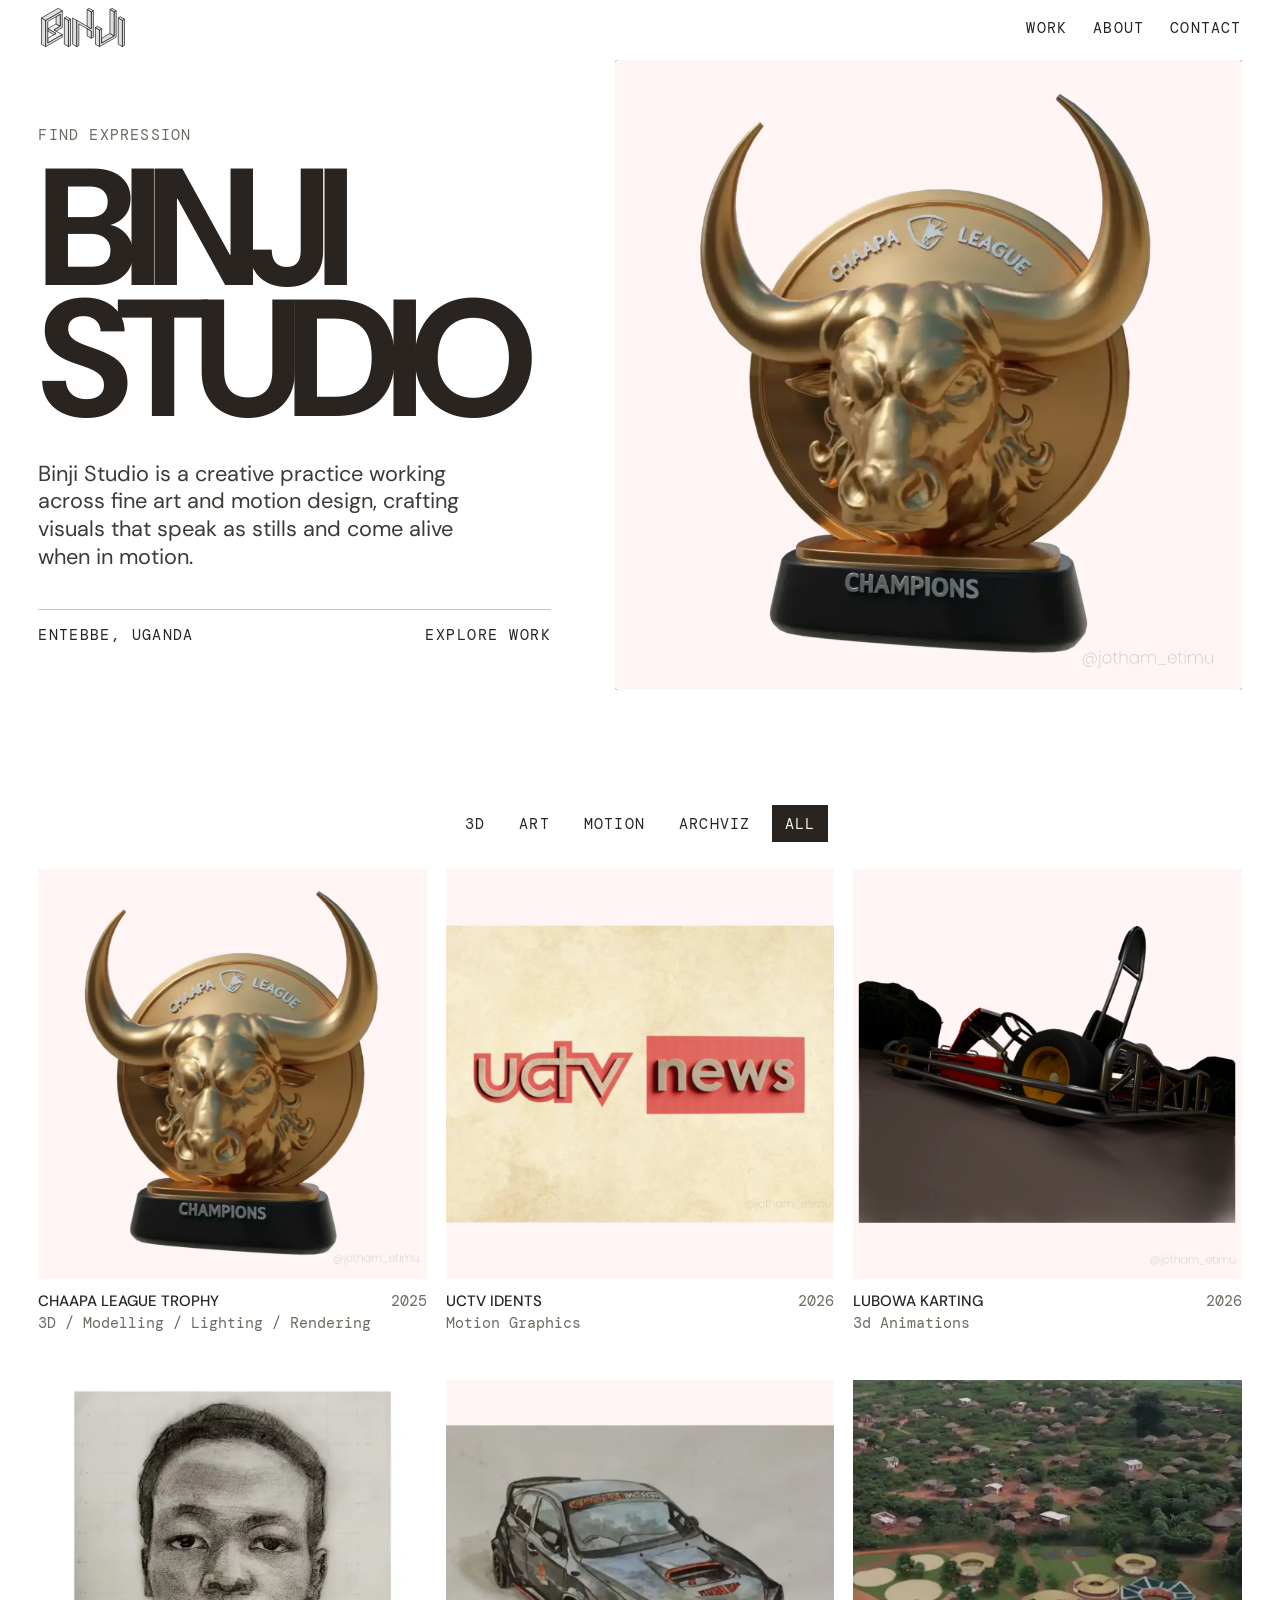
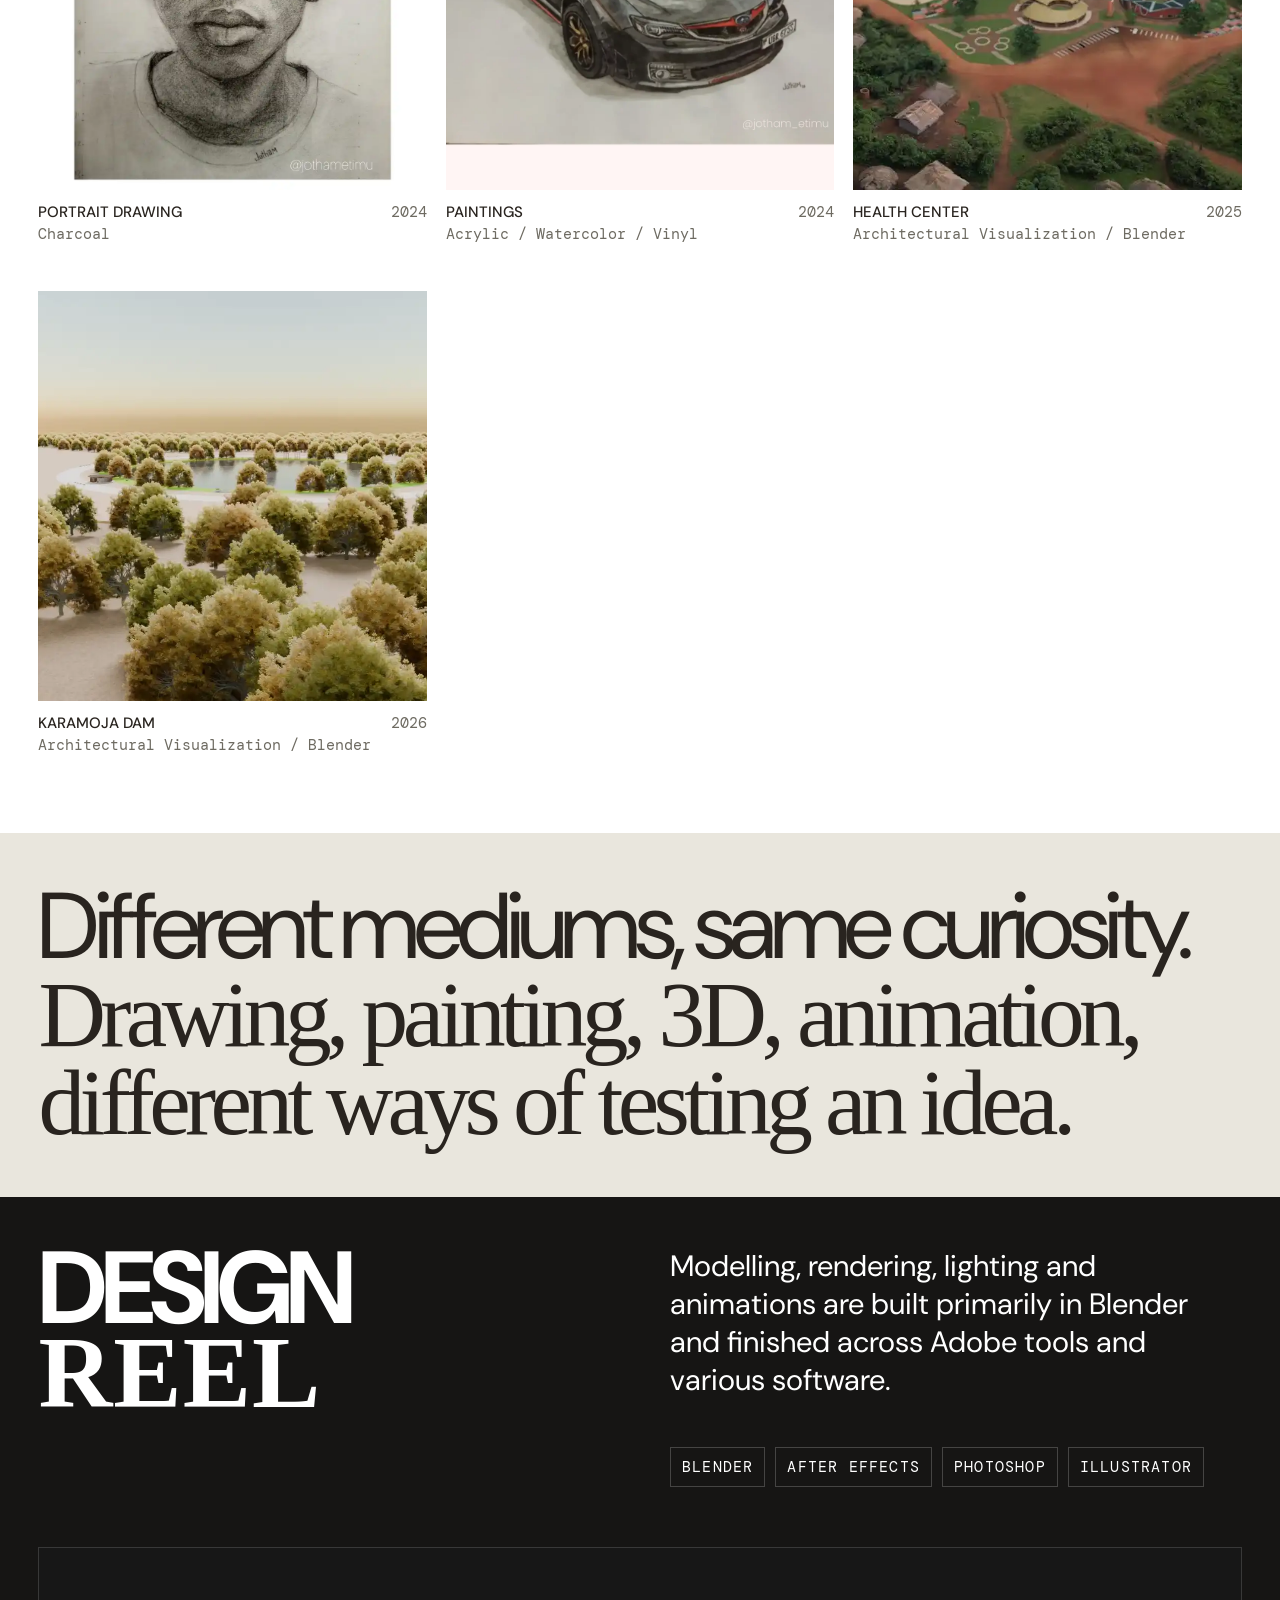
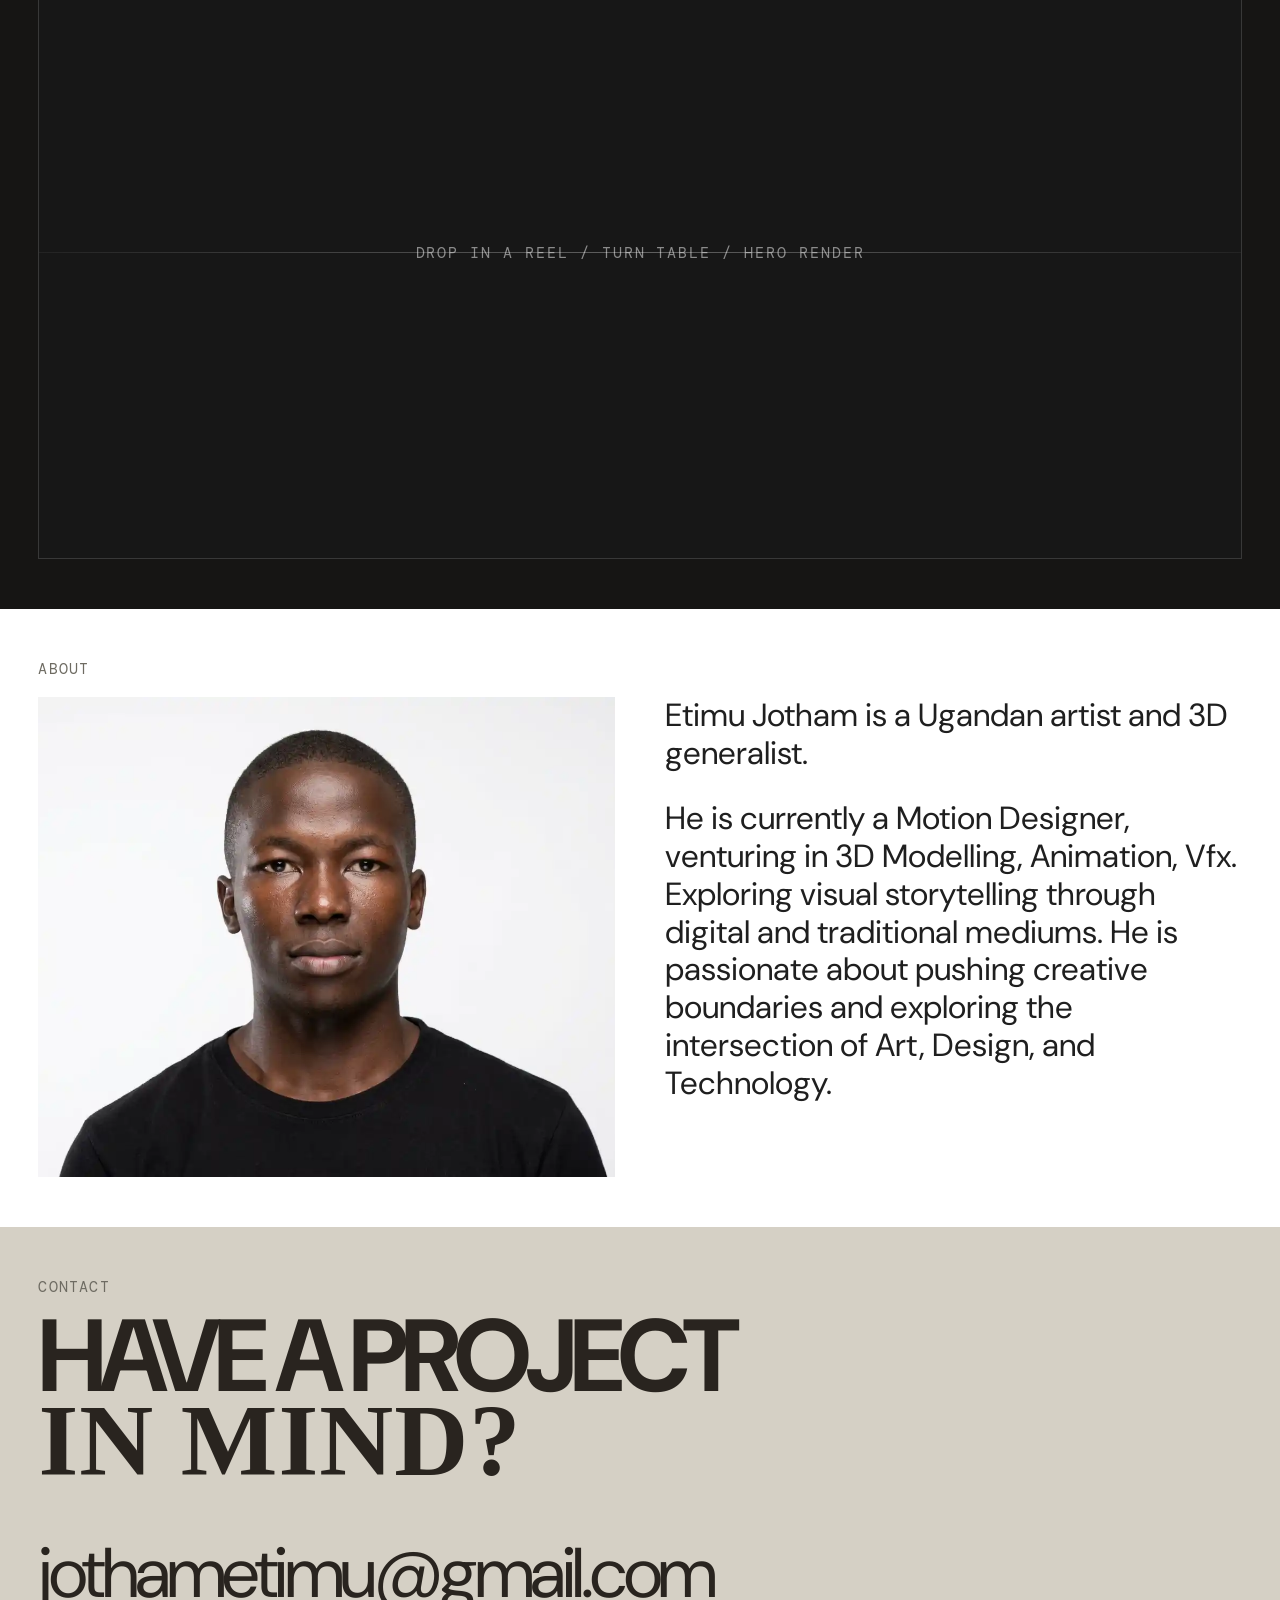
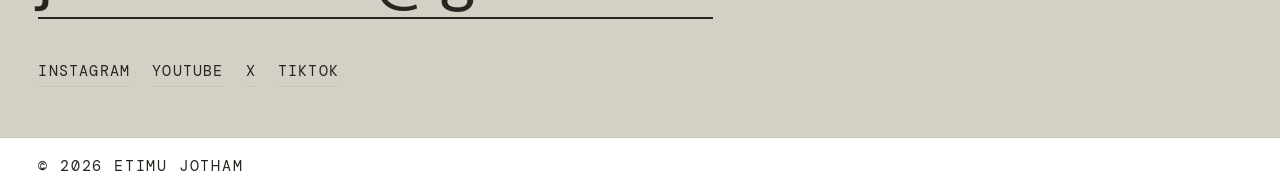
==== index.html @ 7a704887 "c" ====
<!doctype html>
<html lang="en">
<head>
  <meta charset="utf-8">
  <meta name="viewport" content="width=device-width, initial-scale=1">

  <!-- Google Tag Manager -->
<script>(function(w,d,s,l,i){w[l]=w[l]||[];w[l].push({'gtm.start':
new Date().getTime(),event:'gtm.js'});var f=d.getElementsByTagName(s)[0],
j=d.createElement(s),dl=l!='dataLayer'?'&l='+l:'';j.async=true;j.src=
'https://www.googletagmanager.com/gtm.js?id='+i+dl;f.parentNode.insertBefore(j,f);
})(window,document,'script','dataLayer','GTM-KVVD4DXN');</script>
<!-- End Google Tag Manager -->

  <!-- ============================================================
       SITE INFO — edit this block first.
       This controls the browser tab title, Google search preview,
       and how the page looks when shared on social media.
       ============================================================ -->
  <title>Binji Studio</title>
  <meta name="description" content="Binji Studio is a creative practice working across fine art and motion design, crafting visuals that speak as stills and come alive when in motion.">
  <meta name="author" content="Etimu Jotham">
  <meta name="robots" content="index, follow, max-image-preview:large">


  <!-- Replace YOUR-DOMAIN.example everywhere in this file with your
       real domain or your github.io address once you know it. -->
  <link rel="canonical" href="https://binjistudio.pages.dev/">
  <meta property="og:type" content="website">
  <meta property="og:title" content="BINJI Studio">
  <meta property="og:description" content="Visual work across traditional art, 3D, motion and design. Based in Entebbe, Uganda.">
  <meta property="og:url" content="https://binjistudio.pages.dev/">
  <meta property="og:image" content="images/logo-2.webp">
  <meta name="twitter:card" content="summary_large_image">
  <link rel="stylesheet" href="https://cdnjs.cloudflare.com/ajax/libs/font-awesome/6.5.2/css/all.min.css">
   <link
    rel="stylesheet"
    href="https://cdnjs.cloudflare.com/ajax/libs/animate.css/4.1.1/animate.min.css"
  />
  <link rel="icon" href="favicon.svg" type="image/svg+xml">
  <link rel="icon" href="favicon.webp" sizes="512x512" type="image/png">
  <link rel="apple-touch-icon" href="favicon.webp">

  <link rel="stylesheet" href="styles.css">

  <!-- Structured data: helps Google understand who you are and show
       a richer search result (name, job title, social links). -->
  <script type="application/ld+json">
  {
    "@context": "https://schema.org",
    "@type": "Business",
    "name": "Binji Studio",
    "alternateName": "Etimu Jotham",
    "jobTitle": "Fine Artist and 3D Generalist",
    "url": "https://binjistudio.pages.dev/",
    "address": { "@type": "PostalAddress", "addressLocality": "Entebbe", "addressCountry": "UG" },
    "sameAs": [
      "https://www.instagram.com/jotham_etimu/",
      "https://www.youtube.com/@JothamEtimu",
      "https://x.com/JothamEtimu",
      "https://www.tiktok.com/@etimujotham"
    ]
  }
  </script>

</head>



<body>

  

  <!-- ============================================================
       HEADER / NAV
       ============================================================ -->
  <header class="site-header">
     <a class="wordmark" href="#top" aria-label="Etimu Jotham home">
      <svg class="wordmark-logo" xmlns="http://www.w3.org/2000/svg" viewBox="0 0 868.43 421.4">
    <g>
      <path d="M74.21,142.08v253.37l-40-23.08V118.49c.76.45,39.26,23.16,40,23.59Z" fill="#E0E0E0" stroke="#000" stroke-linejoin="round" stroke-width="6"/>
      <path d="M234.21,279.99l-140,80.83v-46.19c14.57-8.41,66.42-38.35,80.01-46.19-19.95-11.51-60.08-34.67-80.01-46.19,13.24-7.63,65.8-37.99,80.01-46.18l39.99,23.09-60,34.64c22.34,12.9,57.41,33.15,80,46.19Z" fill="#f4f4f4" stroke="#000" stroke-linejoin="round" stroke-width="6"/>
      <path d="M174.22,268.44l-20.01,11.55-60-34.64v-23.1c19.94,11.52,60.07,34.69,80.01,46.19Z" fill="#E0E0E0" stroke="#000" stroke-linejoin="round" stroke-width="6"/>
      <path d="M214.21,199.16v-115.46c-25.39,14.65-93.75,54.12-120,69.28v207.84l140-80.83v23.1c-12.41,7.16-152.68,88.16-160,92.37v-254.03c6.73-3.87,148.28-85.62,160-92.38v161.65l-60,34.65-20-11.55,60-34.64Z" fill="#E0E0E0" stroke="#000" stroke-linejoin="round" stroke-width="6"/>
      <path d="M234.21,49.05c-13.24,7.64-152.09,87.83-160.56,92.7l-39.44-23.26v-.16L194.21,25.96l40,23.09Z" fill="#E0E0E0" stroke="#000" stroke-linejoin="round" stroke-width="6"/>
      <polygon points="214.21 83.7 214.21 199.16 174.22 176.07 174.21 176.07 174.21 106.79 214.21 83.7" fill="#E0E0E0" stroke="#000" stroke-linejoin="round" stroke-width="6"/>
    </g>
    <g>
      <polygon points="594.21 233.8 594.21 395.46 554.21 372.37 554.21 210.71 594.2 233.8 594.21 233.8" fill="#E0E0E0" stroke="#000" stroke-linejoin="round" stroke-width="6"/>
      <path d="M754.21,49.05v254.04c-12.34,7.13-152.73,88.17-160,92.37v-161.66l19.99-11.55h.01v138.56l120-69.28V60.59l20-11.54Z" fill="#E0E0E0" stroke="#000" stroke-linejoin="round" stroke-width="6"/>
      <path d="M614.2,222.25l-19.99,11.55h-.01l-39.99-23.09,19.99-11.55c9.97,5.75,30.03,17.34,40,23.09Z" fill="#E0E0E0" stroke="#000" stroke-linejoin="round" stroke-width="6"/>
      <polygon points="754.21 49.05 734.21 60.59 694.21 37.5 714.21 25.95 754.21 49.05" fill="#E0E0E0" stroke="#000" stroke-linejoin="round" stroke-width="6"/>
      <polygon points="734.21 291.53 614.21 360.81 614.21 314.63 694.21 268.44 734.21 291.53" fill="#E0E0E0" stroke="#000" stroke-linejoin="round" stroke-width="6"/>
      <polygon points="734.21 60.59 734.21 291.53 694.21 268.44 694.21 37.5 734.21 60.59" fill="#E0E0E0" stroke="#000" stroke-linejoin="round" stroke-width="6"/>
    </g>
    <g>
      <polygon points="374.21 141.43 374.21 395.46 334.21 372.37 334.21 118.33 374.21 141.43" fill="#E0E0E0" stroke="#000" stroke-linejoin="round" stroke-width="6"/>
      <path d="M534.21,49.05v254.04l-20,11.54v-69.27c-25.38-14.66-93.74-54.13-120-69.29v207.84l-20,11.55v-254.03c36.34,20.99,103.88,59.98,140,80.83V60.6l20-11.55Z" fill="#E0E0E0" stroke="#000" stroke-linejoin="round" stroke-width="6"/>
      <polygon points="534.21 49.05 514.21 60.6 474.21 37.51 474.21 37.5 494.21 25.95 534.21 49.05" fill="#E0E0E0" stroke="#000" stroke-linejoin="round" stroke-width="6"/>
      <polygon points="514.21 245.36 514.21 314.63 474.21 291.53 474.21 222.26 514.21 245.36" fill="#E0E0E0" stroke="#000" stroke-linejoin="round" stroke-width="6"/>
      <polygon points="514.21 60.6 514.21 222.26 474.21 199.17 474.21 37.51 514.21 60.6" fill="#E0E0E0" stroke="#000" stroke-linejoin="round" stroke-width="6"/>
    </g>
    <g>
      <polygon points="314.21 129.87 314.21 383.9 294.21 395.45 294.21 141.42 314.21 129.87" fill="#E0E0E0" stroke="#000" stroke-linejoin="round" stroke-width="6"/>
      <polygon points="294.21 141.42 294.21 395.45 294.2 395.45 254.21 372.36 254.21 118.33 294.2 141.42 294.21 141.42" fill="#E0E0E0" stroke="#000" stroke-linejoin="round" stroke-width="6"/>
      <path d="M314.21,129.87l-20,11.55h-.01l-39.99-23.09,20-11.55c9.97,5.76,30.03,17.34,40,23.09Z" fill="#E0E0E0" stroke="#000" stroke-linejoin="round" stroke-width="6"/>
    </g>
    <g>
      <polygon points="834.21 129.87 834.21 383.9 814.21 395.45 814.21 141.42 834.21 129.87" fill="#E0E0E0" stroke="#000" stroke-linejoin="round" stroke-width="6"/>
      <polygon points="814.21 141.42 814.21 395.45 814.2 395.45 774.21 372.36 774.21 118.33 814.2 141.42 814.21 141.42" fill="#E0E0E0" stroke="#000" stroke-linejoin="round" stroke-width="6"/>
      <path d="M834.21,129.87l-20,11.55h-.01l-39.99-23.09,20-11.55c9.97,5.76,30.03,17.34,40,23.09Z" fill="#E0E0E0" stroke="#000" stroke-linejoin="round" stroke-width="6"/>
    </g>
      </svg>
     </a>
    <nav aria-label="Primary navigation">
      <a href="#work">WORK</a>
      <a href="#about">ABOUT</a>
      <a href="#contact">CONTACT</a>
    </nav>
    <button class="menu-toggle" aria-expanded="false" aria-controls="mobile-nav" aria-label="Open navigation">
     <svg class="menu-icon icon-open" width="38" height="38" viewBox="0 0 89 127" fill="#E0E0E0" xmlns="http://www.w3.org/2000/svg" stroke-width="3px" stroke-linecap="round" stroke-linejoin="round"><path d="M86.9899 78.8599V87.1299L22.0898 124.61V116.32L86.9899 78.8599Z" stroke="#0B0B0F" stroke-linejoin="round"/><path d="M86.9899 45.7599V54.0399L22.0898 91.4999V83.2399L86.9899 45.7599Z" stroke="#0B0B0F" stroke-linejoin="round"/><path d="M86.9899 12.6699V20.9399L22.0898 58.3999V50.1299L86.9899 12.6699Z" stroke="#0B0B0F" stroke-linejoin="round"/><path d="M86.9899 12.6699L22.0898 50.1299L9.76985 43.9799L2.08984 40.1299L66.9899 2.66992L86.9899 12.6699Z" stroke="#0B0B0F" stroke-linejoin="round"/><path d="M22.0898 50.1299V58.3999L2.08984 48.3999V40.1299L9.76985 43.9799L22.0898 50.1299Z" stroke="#0B0B0F" stroke-linejoin="round"/><path d="M86.9899 45.7599L22.0898 83.2399L9.76985 77.0699L2.08984 73.2399L66.9899 35.7599L86.9899 45.7599Z" stroke="#0B0B0F" stroke-linejoin="round"/><path d="M22.0898 83.2399V91.4999L2.08984 81.4999V73.2399L9.76985 77.0699L22.0898 83.2399Z" stroke="#0B0B0F" stroke-linejoin="round"/><path d="M86.9899 78.8599L22.0898 116.32L9.77985 110.17L2.08984 106.32L66.9899 68.8599L86.9899 78.8599Z" stroke="#0B0B0F" stroke-linejoin="round"/><path d="M22.0898 116.32V124.61L2.08984 114.61V106.32L9.77985 110.17L22.0898 116.32Z" stroke="#0B0B0F" stroke-linejoin="round"/></svg>
     <svg class="menu-icon icon-close" width="38" height="38" viewBox="0 0 91 119" fill="#E0E0E0" xmlns="http://www.w3.org/2000/svg" stroke-width="3px" stroke-linecap="round" stroke-linejoin="round"><path d="M64.7844 59.2056L88.6744 72.8755L79.3844 88.8455L60.0544 77.6855L55.6644 75.1555L54.9944 76.3154L31.7744 116.335L22.4844 111.095L45.7244 70.9656L46.3744 69.8354L22.4844 56.3455L31.1644 41.4155L31.7744 40.3755L36.2644 42.9355L45.4044 48.1355L55.6644 53.9756L79.3844 12.8855L88.6744 18.1355L64.7844 59.2056Z" stroke="#0B0B0F" stroke-linejoin="round"/><path d="M46.3744 69.8354L45.7244 70.9656L22.4844 111.095L12.0444 105.875L2.48438 101.095L26.3744 59.8354L46.3744 69.8354Z" stroke="#0B0B0F" stroke-linejoin="round"/><path d="M31.7744 116.335L11.7744 106.335L2.48438 101.095L12.0444 105.875L22.4844 111.095L31.7744 116.335Z" stroke="#0B0B0F" stroke-linejoin="round"/><path d="M46.3744 69.8354L26.3744 59.8354L2.48438 46.3455L22.4844 56.3455L46.3744 69.8354Z" stroke="#0B0B0F" stroke-linejoin="round"/><path d="M79.3847 12.8855L55.6646 53.9756L45.4046 48.1355L36.2646 42.9355L59.3846 2.8855L79.3847 12.8855Z" stroke="#0B0B0F" stroke-linejoin="round"/><path d="M31.7744 40.3755L31.1644 41.4155L22.4844 56.3455L2.48438 46.3455L11.7744 30.3755L31.7744 40.3755Z" stroke="#0B0B0F" stroke-linejoin="round"/><path d="M79.3842 88.8455L59.3841 78.8455L54.9941 76.3154L55.6641 75.1555L60.0541 77.6855L79.3842 88.8455Z" stroke="#0B0B0F" stroke-linejoin="round"/></svg>
    </button>
  </header>
  <nav id="mobile-nav" class="mobile-nav" aria-label="Mobile navigation">
    <a href="#work">WORK</a><a href="#about">ABOUT</a><a href="#contact">CONTACT</a>
  </nav>

  <main id="top">

    <!-- ============================================================
         HERO — first thing visitors see
         ============================================================ -->
    <section class="hero section-pad" aria-labelledby="hero-title">
      <div class="hero-copy">
        <p class="eyebrow">FIND EXPRESSION</p>
        <h1 id="hero-title" class="hero-title"><span>BINJI</span><span>STUDIO</span></h1>
        <p class="hero-statement">Binji Studio is a creative practice working across fine art and motion design, crafting visuals that speak as stills and come alive when in motion.</p>
        <div class="hero-meta"><span>ENTEBBE, UGANDA</span>

         <a href="#work" class="modal-nav modal-next" type="button">
           <span class="modal-nav-text">
           <span class="modal-nav-label">EXPLORE WORK</span>
           </span>
         </a>
        </div>
      </div>

      <!--
        HERO VISUAL — right-side box.
        Right now it shows an animated placeholder (no file needed).
        TO USE YOUR OWN IMAGE OR VIDEO:
          1. Add  has-media  to the class list below.
          2. Uncomment -->

      <div class="hero-visual" aria-label="Featured work">        

        <img src="images/chaapa-trophy/chaapa-render-001.webp" alt="Featured 3D render by Etimu Jotham">
        <!-- <video src="video/hero-3d.mp4" autoplay muted loop playsinline></video> -->
      </a>
        
      </div>
    </section>

    <!-- ============================================================
         WORK — project grid with filter buttons
         ============================================================ -->
    <section id="work" class="work section-pad" aria-labelledby="work-title">

      <!-- Filter buttons. The number in each <span> is just a label —
           update it if you add/remove projects in a category. -->
      <div class="filter-wrap">
        <div class="filter-row" role="group" aria-label="Filter portfolio work">
          <button class="filter" type="button" data-filter="3d">3D</button>
          <button class="filter" type="button" data-filter="art">ART</button>
          <button class="filter" type="button" data-filter="motion">MOTION</button>
          <button class="filter" type="button" data-filter="archviz">ARCHVIZ</button>
          <button class="filter is-active" type="button" data-filter="all">ALL</button>
        </div>
      </div>

      <!--
        PROJECT CARDS        
      -->
      <div class="work-grid" id="work-grid">

        <article class="work-card work-wide reveal" data-index="0" data-category="3d" 
data-title="CHAAPA LEAGUE TROPHY" data-type="3D / Blender" data-year="2025"
data-gallery="
images/chaapa-trophy/chaapa-render-003.webp,
images/chaapa-trophy/chaapa-render-004.webp,
images/chaapa-trophy/chaapa-render-005.webp,
images/chaapa-trophy/chaapa-render-006.webp,
images/chaapa-trophy/chaapa-tayari.mp4|images/chaapa-trophy/chaapa-tayari-thumb.mp4


"> <!--GALLERY IMAGES FOR POPUP-->
          <button class="card-button" type="button" aria-label="Open Chaapa League Trophy project" 
          aria-label="Open Chaapa League Trophy project">
            <div class="media-box">
              <img src="images/chaapa-trophy/chaapa-render-001.webp" alt="chaapa — 3D render">
              <!-- <video src="/video/placeholder-environment.mp4" muted loop autoplay playsinline></video> -->
            </div>
            <div class="work-info"><h3>CHAAPA LEAGUE TROPHY</h3><p>3D / Modelling / Lighting / Rendering</p><span>2025</span></div>
          </button>
        </article>

        <article class="work-card reveal" data-index="1" data-category="motion" 
        data-title="UCTV IDENTS" data-type="Motion Graphics / Blender" data-year="2026"
        data-gallery="
        images/uctv/uctv-news.mp4|images/uctv/uctv-news-thumb.mp4,
        images/uctv/uctv-ident.mp4|images/uctv/uctv-ident-thumb.mp4,

        "> <!--GALLERY IMAGES FOR POPUP-->
          <button class="card-button" type="button" aria-label="Open Uctv project">
            <div class="media-box">
              <!-- No video added yet, so this shows a placeholder image.
                   Once you have a clip, delete the <img> line below and
                   uncomment the <video> line, pointing it at your file. -->
              <img src="images/uctv/uctv-001.webp" alt="Uctv — motion graphics">
              <!-- <video src="/video/motion-01.mp4" muted loop autoplay playsinline></video> -->
            </div>
            <div class="work-info"><h3>UCTV IDENTS</h3><p>Motion Graphics</p><span>2026</span></div>
          </button>
        </article>

        <article class="work-card work-tall reveal" data-index="2" data-category="3d" 
        data-title="LUBOWA KARTING" data-type="3D / Blender" data-year="2026"
        data-gallery="
        images/lubowa-karting/karting.mp4|images/lubowa-karting/karting-thumb.mp4,
        "> <!--GALLERY IMAGES FOR POPUP-->
          <button class="card-button" type="button" aria-label="Open lubowa karting project">
            <div class="media-box">
              <img src="images/lubowa-karting/lubowa-001.webp" alt="lubowa karting — 3D">
            </div>
            <div class="work-info"><h3>LUBOWA KARTING</h3><p>3d Animations</p><span>2026</span></div>
          </button>
        </article>

        <article class="work-card reveal" data-index="3" data-category="art" 
        data-title="PORTRAIT DRAWING" data-type="Drawing / Charcoal" data-year="2024"
        data-gallery="
        images/drawing/drawing-001.webp,
        images/drawing/drawing-002.webp,
        images/drawing/drawing-003.webp,
        images/drawing/drawing-004.webp,
        images/drawing/drawing-005.webp,
        images/drawing/drawing-006.webp,
        images/drawing/drawing-007.webp,
        images/drawing/drawing-008.webp,
        "> <!--GALLERY IMAGES FOR POPUP-->
          <button class="card-button" type="button" aria-label="Open Portrait Drawing project">
            <div class="media-box">
              <img src="images/drawing/drawing-001.webp" alt="Portrait Drawing — charcoal drawing">
            </div>
            <div class="work-info"><h3>PORTRAIT DRAWING</h3><p>Charcoal</p><span>2024</span></div>
          </button>
        </article>

        <article class="work-card reveal" data-index="4" data-category="art" 
        data-title="PAINTINGS" data-type="Acrylic / Watercolor / Vinyl" data-year="2024"
        data-gallery="
        images/painting/painting-001.webp,
        images/painting/painting-002.webp,
        images/painting/painting-003.webp,
        images/painting/painting-004.webp,
        images/painting/painting-005.webp,
        images/painting/painting-006.webp
        "> <!--GALLERY IMAGES FOR POPUP-->
          <button class="card-button" type="button" aria-label="Open Paintings project">
            <div class="media-box">
              <img src="images/painting/painting-007.webp" alt="Paintings — acrylic painting">
            </div>
            <div class="work-info"><h3>PAINTINGS</h3><p>Acrylic / Watercolor / Vinyl</p><span>2024</span></div>
          </button>
        </article>

        <article class="work-card work-wide reveal" data-index="5" data-category="archviz" 
        data-title="HEALTH CENTER" data-type="Architectural Visualization / Blender" data-year="2025"
        data-gallery="
        images/health-center/health-aerial.mp4|images/health-center/health-aerial-thumb.mp4,
        images/health-center/health-ambi.mp4|images/health-center/health-ambi-thumb.mp4,
        images/health-center/health-rain.mp4|images/health-center/health-rain-thumb.mp4,

        
        "> <!--GALLERY IMAGES FOR POPUP-->
          <button class="card-button" type="button" aria-label="Open Health Center project">
            <div class="media-box">
              <img src="images/health-center/health-centre-001.webp" alt="Health Center — architectural visualization">
            </div>
            <div class="work-info"><h3>HEALTH CENTER</h3><p>Architectural Visualization / Blender</p><span>2025</span></div>
          </button>
        </article>

                <article class="work-card reveal" data-index="6" data-category="archviz" 
        data-title="KARAMOJA DAM" data-type="Architectural Visualization / Blender" data-year="2026"
        data-gallery="
        images/karamoja-dam/dam-001.webp,
        "> <!--GALLERY IMAGES FOR POPUP-->
          <button class="card-button" type="button" aria-label="Open KARAMOJA DAM project">
            <div class="media-box">
              <img src="images/karamoja-dam/dam-001.webp" alt="KARAMOJA DAM — architectural visualization">
            </div>
            <div class="work-info"><h3>KARAMOJA DAM</h3><p>Architectural Visualization / Blender</p><span>2026</span></div>
          </button>
        </article>


      </div>
    </section>

    <!-- ============================================================
         STATEMENT — big centered line
         ============================================================ -->
    <section class="statement section-pad" aria-label="Creative statement">
      <p class="big-statement">Different mediums, same curiosity. <span>Drawing, painting, 3D, animation, different ways of testing an idea.</span></p>
    </section>

    <!-- ============================================================
         3D FEATURE — dark section, put a reel or hero render here
         ============================================================ -->
    <section class="three-d feature-dark section-pad" aria-labelledby="three-d-title">
      <div>
        <h2 id="three-d-title">DESIGN<br><em>REEL</em></h2>
      </div>
      <div class="feature-copy">
        <p>Modelling, rendering, lighting and animations are built primarily in Blender and finished across Adobe tools and various software.</p>
        <div class="tool-list"><span>BLENDER</span><span>AFTER EFFECTS</span><span>PHOTOSHOP</span><span>ILLUSTRATOR</span></div>
      </div>

      <!-- Add "has-media" to the class list, then uncomment the
           image or video line below, to replace this placeholder. -->
      <div class="feature-visual">
        <!-- <img src="images/reel-cover.jpg" alt="3D reel cover"> -->
        <!-- <video src="video/reel.mp4" muted loop autoplay playsinline></video> -->
        <span>DROP IN A REEL / TURN TABLE / HERO RENDER</span>
        <div class="scanline" aria-hidden="true"></div>
      </div>
    </section>

   
    <!-- ============================================================
         ABOUT
         ============================================================ -->
    <section id="about" class="section-pad" aria-labelledby="about-title">
      <p class="eyebrow">ABOUT</p>
      <div class="about">
      <div>
        <img src="images/Me.webp" alt="Portrait of Etimu Jotham">
      </div>
      <div class="about-copy">
        <p>Etimu Jotham is a Ugandan artist and 3D generalist.</p>
        <p>He is currently a Motion Designer, venturing in 3D Modelling, Animation, Vfx. Exploring visual storytelling through digital and traditional mediums. He is passionate about pushing creative boundaries and exploring the intersection of Art, Design, and Technology.</p>
      </div>
      </div>
    </section>

    <!-- ============================================================
         CONTACT — change the email address and social links here
         ============================================================ -->
    <section id="contact" class="contact section-pad" aria-labelledby="contact-title">
      <p class="eyebrow">CONTACT</p>
      <h2 id="contact-title">HAVE A PROJECT<br><em>IN MIND?</em></h2>
      <a class="email-link" href="mailto:jothametimu@gmail.com">jothametimu@gmail.com</a>
      <div class="socials">
        <a href="https://www.instagram.com/jotham_etimu/" rel="me noopener" target="_blank">INSTAGRAM</a>
        <a href="https://www.youtube.com/@JothamEtimu" rel="me noopener" target="_blank">YOUTUBE</a>
        <a href="https://x.com/JothamEtimu" rel="me noopener" target="_blank">X</a>
        <a href="https://www.tiktok.com/@etimujotham" rel="me noopener" target="_blank">TIKTOK</a>
      </div>
    </section>
  </main>

  <footer class="site-footer"><span>© <span id="year">2026</span> ETIMU JOTHAM</span></footer>

  <!-- ============================================================
       PROJECT POPUP (fills in automatically when a card is clicked
       — you don't need to edit anything in here)
       ============================================================ -->
<dialog id="project-dialog" class="project-dialog" aria-labelledby="dialog-title">
  <div class="dialog-anim">
    <button class="dialog-close" type="button" aria-label="Close project">
    <svg class="modal-nav-icon" width="48" height="48" viewBox="0 0 91 119" fill="#E0E0E0" xmlns="http://www.w3.org/2000/svg" stroke-width="3px" stroke-linecap="round" stroke-linejoin="round"><path d="M64.7844 59.2056L88.6744 72.8755L79.3844 88.8455L60.0544 77.6855L55.6644 75.1555L54.9944 76.3154L31.7744 116.335L22.4844 111.095L45.7244 70.9656L46.3744 69.8354L22.4844 56.3455L31.1644 41.4155L31.7744 40.3755L36.2644 42.9355L45.4044 48.1355L55.6644 53.9756L79.3844 12.8855L88.6744 18.1355L64.7844 59.2056Z" stroke="#0B0B0F" stroke-linejoin="round"/><path d="M46.3744 69.8354L45.7244 70.9656L22.4844 111.095L12.0444 105.875L2.48438 101.095L26.3744 59.8354L46.3744 69.8354Z" stroke="#0B0B0F" stroke-linejoin="round"/><path d="M31.7744 116.335L11.7744 106.335L2.48438 101.095L12.0444 105.875L22.4844 111.095L31.7744 116.335Z" stroke="#0B0B0F" stroke-linejoin="round"/><path d="M46.3744 69.8354L26.3744 59.8354L2.48438 46.3455L22.4844 56.3455L46.3744 69.8354Z" stroke="#0B0B0F" stroke-linejoin="round"/><path d="M79.3847 12.8855L55.6646 53.9756L45.4046 48.1355L36.2646 42.9355L59.3846 2.8855L79.3847 12.8855Z" stroke="#0B0B0F" stroke-linejoin="round"/><path d="M31.7744 40.3755L31.1644 41.4155L22.4844 56.3455L2.48438 46.3455L11.7744 30.3755L31.7744 40.3755Z" stroke="#0B0B0F" stroke-linejoin="round"/><path d="M79.3842 88.8455L59.3841 78.8455L54.9941 76.3154L55.6641 75.1555L60.0541 77.6855L79.3842 88.8455Z" stroke="#0B0B0F" stroke-linejoin="round"/></svg>
    </button>
    <div class="dialog-media" id="dialog-media"><div class="dialog-placeholder">PROJECT MEDIA</div></div>
    <div class="dialog-body">
      <div class="dialog-meta"><span id="dialog-type">3D / Blender</span><span id="dialog-year">2026</span></div>
      <h2 id="dialog-title">Project title</h2>
      <p id="dialog-description">Project description goes here.</p>
      <div class="dialog-gallery" id="dialog-gallery"></div>
      <div class="dialog-controls" aria-label="Project navigation">


        <button id="dialog-prev" class="modal-nav modal-prev" type="button">
<svg class="modal-nav-icon"width="48" height="48" viewBox="0 0 79 115" fill="#E0E0E0" xmlns="http://www.w3.org/2000/svg" stroke-width="3px" stroke-linecap="round" stroke-linejoin="round"><path d="M43.1099 75.8701L76.3098 94.8L66.2098 112.22L46.8198 101.17L22.9199 87.54L32.3999 71.17L66.2098 12.8501L76.3098 18.6101L43.1099 75.8701Z" stroke="#0B0B0F" stroke-linejoin="round"/><path d="M66.2098 12.8501L32.3999 71.17L22.9199 87.54L2.91992 77.54L46.2098 2.8501L66.2098 12.8501Z" stroke="#0B0B0F" stroke-linejoin="round"/><path d="M66.2098 112.22L46.2098 102.22L2.91992 77.54L22.9199 87.54L46.8198 101.17L66.2098 112.22Z" stroke="#0B0B0F" stroke-linejoin="round"/></svg>
  <span class="modal-nav-text">
   <span class="modal-nav-label">PREV</span>
    <small></small>
  </span>
</button>

<button id="dialog-next" class="modal-nav modal-next" type="button">
  <span class="modal-nav-text">
    <span class="modal-nav-label">NEXT</span>
    <small></small>
  </span>
<svg class="modal-nav-icon" width="48" height="48" viewBox="0 0 78 114" fill="#E0E0E0" xmlns="http://www.w3.org/2000/svg" stroke-width="3px" stroke-linecap="round" stroke-linejoin="round"><path d="M32.1508 12.01L31.5408 13.0601L22.0508 29.4301L2.05078 19.4301L12.1508 2.01001L32.1508 12.01Z" stroke="#0B0B0F" stroke-linejoin="round"/><path d="M75.4608 36.6901L32.1508 111.38L22.0508 105.62L55.2508 48.36L45.9608 43.0701L22.0508 29.4301L31.5408 13.0601L32.1508 12.01L75.4608 36.6901Z" stroke="#0B0B0F" stroke-linejoin="round"/><path d="M32.1508 111.38L12.1508 101.38L2.05078 95.6201L12.4708 100.83L22.0508 105.62L32.1508 111.38Z" stroke="#0B0B0F" stroke-linejoin="round"/><path d="M55.2508 48.3599L22.0508 105.62L12.4708 100.83L2.05078 95.6199L35.2508 38.3599L45.6708 43.5699L55.2508 48.3599Z" stroke="#0B0B0F" stroke-linejoin="round"/><path d="M55.2508 48.3601L45.6708 43.5702L35.2508 38.3601L2.05078 19.4302L22.0508 29.4302L45.9608 43.0702L55.2508 48.3601Z" stroke="#0B0B0F" stroke-linejoin="round"/></svg>
</button>
    </div>
    </div>
  </div>
</dialog>

<dialog id="dialog-lightbox" class="dialog-lightbox" aria-label="Full image view">
  <button class="lightbox-close" type="button" aria-label="Close full image">
    <svg class="modal-nav-icon" width="48" height="48" viewBox="0 0 91 119" fill="#E0E0E0" xmlns="http://www.w3.org/2000/svg" stroke-width="3px" stroke-linecap="round" stroke-linejoin="round"><path d="M64.7844 59.2056L88.6744 72.8755L79.3844 88.8455L60.0544 77.6855L55.6644 75.1555L54.9944 76.3154L31.7744 116.335L22.4844 111.095L45.7244 70.9656L46.3744 69.8354L22.4844 56.3455L31.1644 41.4155L31.7744 40.3755L36.2644 42.9355L45.4044 48.1355L55.6644 53.9756L79.3844 12.8855L88.6744 18.1355L64.7844 59.2056Z" stroke="#0B0B0F" stroke-linejoin="round"/><path d="M46.3744 69.8354L45.7244 70.9656L22.4844 111.095L12.0444 105.875L2.48438 101.095L26.3744 59.8354L46.3744 69.8354Z" stroke="#0B0B0F" stroke-linejoin="round"/><path d="M31.7744 116.335L11.7744 106.335L2.48438 101.095L12.0444 105.875L22.4844 111.095L31.7744 116.335Z" stroke="#0B0B0F" stroke-linejoin="round"/><path d="M46.3744 69.8354L26.3744 59.8354L2.48438 46.3455L22.4844 56.3455L46.3744 69.8354Z" stroke="#0B0B0F" stroke-linejoin="round"/><path d="M79.3847 12.8855L55.6646 53.9756L45.4046 48.1355L36.2646 42.9355L59.3846 2.8855L79.3847 12.8855Z" stroke="#0B0B0F" stroke-linejoin="round"/><path d="M31.7744 40.3755L31.1644 41.4155L22.4844 56.3455L2.48438 46.3455L11.7744 30.3755L31.7744 40.3755Z" stroke="#0B0B0F" stroke-linejoin="round"/><path d="M79.3842 88.8455L59.3841 78.8455L54.9941 76.3154L55.6641 75.1555L60.0541 77.6855L79.3842 88.8455Z" stroke="#0B0B0F" stroke-linejoin="round"/></svg>
  </button>
  <button class="lightbox-nav lightbox-prev" type="button" aria-label="Previous image">
<svg class="modal-nav-icon" width="48" height="48" viewBox="0 0 79 115" fill="#E0E0E0" xmlns="http://www.w3.org/2000/svg" stroke-width="3px" stroke-linecap="round" stroke-linejoin="round"><path d="M43.1099 75.8701L76.3098 94.8L66.2098 112.22L46.8198 101.17L22.9199 87.54L32.3999 71.17L66.2098 12.8501L76.3098 18.6101L43.1099 75.8701Z" stroke="#0B0B0F" stroke-linejoin="round"/><path d="M66.2098 12.8501L32.3999 71.17L22.9199 87.54L2.91992 77.54L46.2098 2.8501L66.2098 12.8501Z" stroke="#0B0B0F" stroke-linejoin="round"/><path d="M66.2098 112.22L46.2098 102.22L2.91992 77.54L22.9199 87.54L46.8198 101.17L66.2098 112.22Z" stroke="#0B0B0F" stroke-linejoin="round"/></svg>
  </button>
  <img id="lightbox-image" src="" alt="">
  <video id="lightbox-video" src="" controls playsinline></video>
  <button class="lightbox-nav lightbox-next" type="button" aria-label="Next image">
    <svg class="modal-nav-icon" width="48" height="48" viewBox="0 0 78 114" fill="#E0E0E0" xmlns="http://www.w3.org/2000/svg" stroke-width="3px" stroke-linecap="round" stroke-linejoin="round"><path d="M32.1508 12.01L31.5408 13.0601L22.0508 29.4301L2.05078 19.4301L12.1508 2.01001L32.1508 12.01Z" stroke="#0B0B0F" stroke-linejoin="round"/><path d="M75.4608 36.6901L32.1508 111.38L22.0508 105.62L55.2508 48.36L45.9608 43.0701L22.0508 29.4301L31.5408 13.0601L32.1508 12.01L75.4608 36.6901Z" stroke="#0B0B0F" stroke-linejoin="round"/><path d="M32.1508 111.38L12.1508 101.38L2.05078 95.6201L12.4708 100.83L22.0508 105.62L32.1508 111.38Z" stroke="#0B0B0F" stroke-linejoin="round"/><path d="M55.2508 48.3599L22.0508 105.62L12.4708 100.83L2.05078 95.6199L35.2508 38.3599L45.6708 43.5699L55.2508 48.3599Z" stroke="#0B0B0F" stroke-linejoin="round"/><path d="M55.2508 48.3601L45.6708 43.5702L35.2508 38.3601L2.05078 19.4302L22.0508 29.4302L45.9608 43.0702L55.2508 48.3601Z" stroke="#0B0B0F" stroke-linejoin="round"/></svg>
  </button>
</dialog>

<script src="script.js" defer></script>


</body>

</html>
---- styles.css ----
/* ============================================================
   ETIMU JOTHAM — PORTFOLIO STYLES
   ------------------------------------------------------------
   HOW THIS FILE IS ORGANISED (search for these headings):

     1. EASY CONTROLS — fonts & colours you'll actually want to change
     2. BASE / RESET
     3. HEADER & NAVIGATION
     4. HERO SECTION
     5. WORK / PROJECTS GRID
     6. STATEMENT SECTION
     7. 3D FEATURE SECTION
     8. ART FEATURE SECTION
     9. ABOUT SECTION
    10. SERVICES SECTION
    11. CONTACT SECTION
    12. FOOTER
    13. PROJECT MODAL (popup when you click a project)
    14. ANIMATIONS
    15. RESPONSIVE (mobile/tablet adjustments)

   TIP: In most code editors, Ctrl+F (or Cmd+F) the heading text
   in capitals above to jump straight to that section.
   ============================================================ */


/* ============================================================
   1. EASY CONTROLS
   Change fonts and colours here — it updates the whole site.
   ============================================================ */

/* Fonts loaded from Google Fonts. To use a different font, swap
   the name(s) below AND update the @import line to match. */
@import url('https://fonts.googleapis.com/css2?family=DM+Mono:wght@400;500&family=DM+Sans:wght@400;500;700&family=Schoolbell&display=swap');

:root {
  /* --- Colours --- */
  --paper: #f7f4ec;           /* lighter background (popups) */
  --ink: #29241f;             /* main text colour */
  --muted: #6e6b62;           /* secondary/grey text */
  --line: #c9c5bb;            /* thin border lines */
  --dark: #161514;            /* dark section background */

  /* --- Fonts ---
     Body/heading font, monospace label font, and the
     handwritten accent font used on italic words. */
  --font-body: 'DM Sans', system-ui, sans-serif;
  --font-mono: 'DM Mono', monospace;
  --font-accent: 'Schoolbell', cursive;

  /* --- Spacing --- */
  --pad: clamp(18px, 3vw, 48px);       /* left/right page padding */
  --grid-gap: clamp(12px, 1.5vw, 20px); /* gap between project cards */

  /* --- Animation speed ---
     Turn these all to 1ms if you want to switch animations off. */
  --ease: cubic-bezier(.2, .75, .2, 1);
  --fast: 260ms;
  --med: 620ms;
  --slow: 950ms;
}


/* ============================================================
   2. BASE / RESET
   ============================================================ */

html, body {
  overflow-x: hidden;
}

   * {
  box-sizing: border-box;
}

html {
  scroll-behavior: smooth;
}

body {
  margin: 0;
  background: var(--bg);
  color: var(--ink);
  font-family: var(--font-body);
}

body::selection {
  background: var(--ink);
  color: var(--paper);
}

a {
  color: inherit;
  text-decoration: none;
}

button { font: inherit; color: inherit; background: none; border: 0; appearance: none; -webkit-appearance: none; }


button:focus-visible,
a:focus-visible {
  outline: 2px solid currentColor;
  outline-offset: 4px;
}

/* shared section padding, used by most <section> tags */
.section-pad {
  padding: clamp(50px, -11vw, 160px) var(--pad);
}


/* ============================================================
   3. HEADER & NAVIGATION
   ============================================================ */

.site-header {
  position: fixed;
  inset: 0 0 auto;
  z-index: 20;
  display: flex;
  justify-content: space-between;
  align-items: center;
  gap: 30px;
  padding: 5px var(--pad);
  background: #ffffff8f;
  backdrop-filter: blur(14px);
}

.wordmark,
.site-header nav a,
.eyebrow,
.tool-list span,
.socials a {
  font-family: var(--font-mono);
  letter-spacing: .08em;
  font-size: 15px;
}

.wordmark {
  font-weight: 500;
}

.site-header nav {
  display: flex;
  gap: 26px;
}

.site-header nav a,
.socials a {
  transition: opacity var(--fast) ease;
}

.site-header nav a:hover,
.socials a:hover {
  opacity: .5;
}

.menu-toggle { display: none; position: relative; width: 20px; height: 20px; border: 0; background: none; padding: 0; cursor: pointer; }


.mobile-nav {
  display: none; /* shown on mobile, see RESPONSIVE section */
}

.wordmark { display: inline-flex; align-items: center; }
.wordmark-logo { height: 45px; width: 90px; display: block; }

/* ============================================================
   4. HERO SECTION (top of page, big name + intro)
   ============================================================ */

.hero {
  display: grid;
  grid-template-columns: .9fr 1.1fr;
  align-items: end;
  gap: clamp(24px, 5vw, 90px);
  padding-top: 60px;
}

.hero-copy {
  padding-bottom: clamp(10px, 4vw, 45px);
}

.eyebrow {
  color: var(--muted);
  margin: 0 0 18px;
}

.hero h1 {
  font-size: clamp(76px, 13vw, 190px);
  line-height: .79;
  letter-spacing: -.085em;
  margin: 0 0 34px;
  font-weight: 700;
  z-index: 999;
}

.hero h1 span {
  display: block;
  animation: intro-up var(--slow) var(--ease) both;
}

.hero h1 span + span {
  animation-delay: 120ms;
}

.hero-statement {
  max-width: 440px;
  margin: 0 0 38px;
  font-size: clamp(17px, 1.7vw, 23px);
  line-height: 1.28;
  color: #3c3a35;
  animation: intro-fade var(--med) var(--ease) 160ms both;
}

.hero-meta {
  display: flex;
  align-items: center;
  justify-content: space-between;
  max-width: 520px;
  padding-top: 15px;
  border-top: 1px solid var(--line);
  font-family: var(--font-mono);
  font-size: 15px;
  letter-spacing: .09em;
  animation: intro-fade var(--med) var(--ease) 240ms both;
}

.hero-meta a {
  transition: transform var(--fast) var(--ease);
}

.hero-meta a:hover {
  transform: translateX(5px);
}

/* --- Hero visual: featured image/video area --- */
/* To show YOUR OWN image or video here instead of the animated
   blobs, add class "has-media" to .hero-visual in the HTML —
   full instructions are in index.html above this section. */

.hero-visual {
  position: relative;
  min-height: min(70vh, 740px);
  overflow: hidden;
  border-radius: 3px;
  background: #0c0c0d;
  display: grid;
  place-items: center;
  animation: visual-in var(--slow) var(--ease) 90ms both;
}

.hero-visual img,
.hero-visual video {
  position: absolute;
  inset: 0;
  width: 100%;
  height: 100%;
  object-fit: cover;
  display: block;
  z-index: 1;
}

.hero-visual.has-media img,
.hero-visual.has-media video {
  display: block;
}

.hero-visual.has-media .hero-orb,
.hero-visual.has-media .asset-note {
  display: none;
}
.hero-visual-link { position: absolute; inset: 0; z-index: 5; border: 0; background: none; cursor: pointer; appearance: none; }
.hero-visual:has(.hero-visual-link:hover) { filter: brightness(1.06); }
.hero-visual:has(.hero-visual-link:hover) .hero-orb { animation-play-state: paused; }



.hero-caption {
  position: absolute;
  inset: 18px;
  z-index: 2;
  display: flex;
  justify-content: space-between;
  color: rgba(255, 255, 255, .85);
  font-family: var(--font-mono);
  font-size: 15px;
  letter-spacing: .12em;
}

.asset-note {
  position: absolute;
  left: 18px;
  bottom: 18px;
  z-index: 2;
  max-width: 280px;
  margin: 0;
  color: rgba(255, 255, 255, .68);
  font-family: var(--font-mono);
  font-size: 15px;
  line-height: 1.5;
}

.asset-note code {
  color: #fff;
}

#hero-title {
  position: relative;
  z-index: 10;
  color: #29241f;
  mix-blend-mode: difference;
}



/* ============================================================
   5. WORK / PROJECTS GRID
   ============================================================ */

.section-heading {
  display: flex;
  justify-content: space-between;
  align-items: end;
  gap: 30px;
  margin-bottom: 32px;
}

.section-heading h2,
.art-copy h2,
.three-d h2,
.about h2,
.services h2,
.contact h2 {
  font-size: clamp(52px, 8vw, 120px);
  line-height: .82;
  letter-spacing: -.07em;
  margin: 0;
}

.section-heading em,
.art-copy em,
.three-d em,
.about em,
.services em,
.contact em {
  font-family: var(--font-accent);
  font-style: normal;
  letter-spacing: 1px;
}

/* --- Filter pills (ALL / 3D / ART / MOTION / DESIGN) --- */

.filter-wrap {
  display: flex;
  justify-content: center;
  margin: 8px 0 20px;
}

.filter-row {
  display: inline-flex;
  flex-wrap: wrap;
  justify-content: center;
  gap: 8px;
  padding: 7px;
}

.filter {
  background: transparent;
  padding: 9px 13px 8px;
  font-family: var(--font-mono);
  font-size: 15px;
  letter-spacing: .08em;
  cursor: pointer;
  transition:
    background var(--fast) var(--ease),
    color var(--fast) var(--ease),
    transform var(--fast) var(--ease),
    border-color var(--fast) var(--ease);
}

.filter span {
  opacity: .45;
  margin-left: 5px;
}

.filter:hover {
  border-color: var(--line);
  transform: translateY(-1px);
}

.filter.is-active {
  background: var(--ink);
  color: var(--paper);
}

/* --- Project cards --- */

.work-grid {
  display: grid;
  grid-template-columns: repeat(12, 1fr);
  gap: var(--grid-gap);
}

.work-card {
  grid-column: span 4;
  animation: card-in 700ms var(--ease) both;
}

.work-card:nth-child(2) { animation-delay: 60ms; }
.work-card:nth-child(3) { animation-delay: 110ms; }
.work-card:nth-child(4) { animation-delay: 160ms; }
.work-card:nth-child(5) { animation-delay: 210ms; }
.work-card:nth-child(6) { animation-delay: 260ms; }

.work-tall { grid-column: span 4; }

.card-button {
  appearance: none;
  width: 100%;
  padding: 0;
  border: 0;
  background: none;
  text-align: left;
  cursor: pointer;
}

/* the image/video box for each project card */
.media-box {
  position: relative;
  background: #d5d1c7;
  overflow: hidden;
  isolation: isolate;
  height: 410px;
}

.media-box img,
.media-box video {
  width: 100%;
  height: 100%;
  object-fit: cover;
  display: block;
  transition: transform var(--med) var(--ease), filter var(--med) var(--ease);
}

.card-button:hover .media-box img,
.card-button:hover .media-box video {
  transform: scale(1.055);
  filter: saturate(1.1);
}


.media-tag {
  position: absolute;
  left: 14px;
  bottom: 14px;
  z-index: 1;
  color: #fff;
  font-family: var(--font-mono);
  font-size: 15px;
  letter-spacing: .1em;
  text-shadow: 0 1px 6px rgba(0, 0, 0, .5);
}

.media-arrow {
  position: absolute;
  top: 13px;
  right: 14px;
  z-index: 1;
  color: #fff;
  font-style: normal;
  font-size: 18px;
  opacity: .8;
  text-shadow: 0 1px 6px rgba(0, 0, 0, .5);
  transition: transform var(--fast) var(--ease), opacity var(--fast) ease;
}

.card-button:hover .media-arrow {
  transform: translate(2px, -2px) scale(1.1);
  opacity: 1;
}

.work-info {
  display: grid;
  grid-template-columns: 1fr auto;
  gap: 2px 16px;
  padding: 12px 0 28px;
}

.work-info h3 {
  font-size: 15px;
  margin: 0;
  font-weight: 500;
}

.work-info p,
.work-info span {
  font-family: var(--font-mono);
  font-size: 15px;
  color: var(--muted);
  margin: 0;
}

.work-info span {
  grid-column: 2;
  grid-row: 1 / span 2;
}

.work-card[hidden] {
  display: none;
}


/* ============================================================
   6. STATEMENT SECTION (big centered quote line)
   ============================================================ */

.statement {
  background: #e9e6dd;
}

.big-statement {
  font-size: clamp(46px, 7.3vw, 110px);
  line-height: .94;
  letter-spacing: -.06em;
  max-width: 1200px;
  margin: 0;
}

.big-statement span {
  font-family: var(--font-accent);
}


/* ============================================================
   7. 3D FEATURE SECTION (dark block)
   ============================================================ */

.feature-dark {
  background: var(--dark);
  color: #fff;
  display: grid;
  grid-template-columns: 1fr 1fr;
  gap: 60px;
}

.feature-dark .feature-visual {
  grid-column: 1 / -1;
  min-height: 68vh;
  position: relative;
  overflow: hidden;
  background: #171717;
  display: grid;
  place-items: center;
  border: 1px solid rgba(255, 255, 255, .14);
  color: rgba(255, 255, 255, .5);
  letter-spacing: .13em;
  font-family: var(--font-mono);
  font-size: 15px;
}

.feature-visual img,
.feature-visual video {
  position: absolute;
  inset: 0;
  width: 100%;
  height: 100%;
  object-fit: cover;
  display: none;
}

.feature-visual.has-media img,
.feature-visual.has-media video {
  display: block;
}

.feature-visual.has-media span,
.feature-visual.has-media .scanline {
  display: none;
}

.scanline {
  position: absolute;
  width: 120%;
  height: 1px;
  background: linear-gradient(90deg, transparent, rgba(255, 255, 255, .7), transparent);
  animation: scanline 5s ease-in-out infinite;
  opacity: .45;
}

.feature-copy p {
  font-size: clamp(20px, 2.3vw, 34px);
  max-width: 600px;
  margin: 0 0 48px;
}

.tool-list {
  display: flex;
  flex-wrap: wrap;
  gap: 10px;
}

.tool-list span {
  border: 1px solid rgba(255, 255, 255, .2);
  padding: 9px 11px;
}


/* ============================================================
   9. ABOUT SECTION
   ============================================================ */

.about {
  background: #ffffff;
  color: #1f1f1f;
  display: grid;
  grid-template-columns: 1fr 1fr;
  gap: 50px;
}

.about img {
  width: 100%;
  object-fit: cover;
  display: block;
  aspect-ratio: 6 / 5;
}

.about-copy {
  max-width: 600px;
  font-size: clamp(21px, 2.5vw, 34px);
  line-height: 1.18;
}

.about-copy p {
  margin-top: 0;
  margin-bottom: 28px;
}

.about-copy .small-note {
  font-size: 12px;
  line-height: 1.5;
  color: #41413f;
  max-width: 440px;
}


/* ============================================================
   11. CONTACT SECTION
   ============================================================ */

.contact {
  background: #d5d0c5;
}

.email-link {
  display: inline-block;
  margin-top: 55px;
  font-size: clamp(28px, 5.5vw, 82px);
  line-height: 1;
  letter-spacing: -.05em;
  border-bottom: 2px solid var(--ink);
  padding-bottom: 8px;
  transition: transform var(--fast) var(--ease);
}

.email-link:hover {
  transform: translateX(5px);
}

.socials {
  display: flex;
  gap: 22px;
  flex-wrap: wrap;
  margin-top: 42px;
}

.socials a {
  border-bottom: 1px solid var(--line);
  padding-bottom: 5px;
}


/* ============================================================
   12. FOOTER
   ============================================================ */

.site-footer {
  display: flex;
  justify-content: space-between;
  gap: 20px;
  padding: 18px var(--pad);
  font-family: var(--font-mono);
  font-size: 15px;
  letter-spacing: .12em;
  font-weight: 400;
  border-top: 1px solid var(--line);
}


/* ============================================================
   13. PROJECT MODAL (popup shown when a project card is clicked)
   ============================================================ */

.project-dialog {
  width: min(1080px, 94vw);
  max-width: 1080px;
  border: 1px solid rgba(17, 17, 15, .16);
  padding: 0;
  background: var(--paper);
  color: var(--ink);
  box-shadow: 0 24px 80px rgba(0, 0, 0, .28);
  opacity: 0;
  transform: translateY(18px) scale(.985);
  transition:
    opacity var(--fast) ease,
    transform var(--med) var(--ease),
    overlay var(--med) ease allow-discrete,
    display var(--med) allow-discrete;
}

.project-dialog[open] {
  opacity: 1;
  transform: translateY(0) scale(1);
}

.project-dialog::backdrop {
  background: rgba(0, 0, 0, 0);
  transition: background var(--med) ease;
}

.project-dialog[open]::backdrop {
  background: rgba(0, 0, 0, .72);
}

@starting-style {
  .project-dialog[open] {
    opacity: 0;
    transform: translateY(18px) scale(.985);
  }
  .project-dialog[open]::backdrop {
    background: rgba(0, 0, 0, 0);
  }
}


/* Pulse Grow */
@-webkit-keyframes dialog-close {
  to {
    -webkit-transform: scale(1.1);
    transform: scale(1.1);
  }
}
@keyframes dialog-close {
  to {
    -webkit-transform: scale(1.1);
    transform: scale(1.1);
  }
}

.dialog-close {
  position: absolute;
  right: 25px;
  top: 10px;
  width: 34px;
  height: 34px;
  border: 0;
  z-index: 3;
  cursor: pointer;
/* Pulse Grow */
  display: inline-block;
  vertical-align: middle;
  -webkit-transform: perspective(1px) translateZ(0);
  transform: perspective(1px) translateZ(0);
  box-shadow: 0 0 1px rgba(0, 0, 0, 0);
}

.dialog-close:hover {
  -webkit-animation-name: dialog-close;
  animation-name: dialog-close;
  -webkit-animation-duration: 0.3s;
  animation-duration: 0.3s;
  -webkit-animation-timing-function: linear;
  animation-timing-function: linear;
  -webkit-animation-iteration-count: infinite;
  animation-iteration-count: infinite;
  -webkit-animation-direction: alternate;
  animation-direction: alternate;
} /* Pulse Grow */


.dialog-media {
  height: 57vh;
  min-height: 360px;
  background: #d5d1c7;
  display: grid;
  place-items: center;
  overflow: hidden;
  position: relative;
}

.dialog-media img,
.dialog-media video {
  width: 100%;
  height: 100%;
  object-fit: cover;
  display: block;
  animation: modal-media-in var(--med) var(--ease) both;
}

.dialog-placeholder {
  font-family: var(--font-mono);
  font-size: 15px;
  letter-spacing: .12em;
  opacity: .55;
}

.dialog-body {
  padding: 26px;
}

.dialog-meta {
  display: flex;
  justify-content: space-between;
  gap: 20px;
  margin-bottom: 12px;
  font-family: var(--font-mono);
  font-size: 15px;
  letter-spacing: .08em;
  color: var(--muted);
}

.dialog-body h2 {
  font-size: clamp(42px, 6vw, 78px);
  line-height: .9;
  margin: 0 0 10px;
  letter-spacing: -.055em;
}

.dialog-body p {
  color: var(--muted);
  max-width: 700px;
  margin: 0;
  line-height: 1.55;
}

.dialog-controls {
  display: flex;
  justify-content: space-between;
  align-items: center;
  gap: 16px;
  margin-top: 30px;
  padding-top: 16px;
  border-top: 1px solid var(--line);
}

.dialog-gallery { display: grid; grid-template-columns: 1fr; gap: 15px; margin-top: 22px; }
.dialog-gallery:empty { display: none; }
.dialog-gallery-item { aspect-ratio: 4 / 3; overflow: hidden; border-radius: 2px; background: var(--line); }
.dialog-gallery-item img,
.dialog-gallery-item video {
   width: 100%; height: 100%; object-fit: cover; display: block; transition: transform var(--fast) var(--ease); }
.dialog-gallery-item:hover img { transform: scale(1.04); }

.project-dialog { overscroll-behavior: contain; scrollbar-width: none; } /* Firefox */
.project-dialog::-webkit-scrollbar {
  display: none; /* Chrome / Safari / Edge */
}
.dialog-lightbox { position: relative; border: 0; padding: 0; margin: auto; max-width: 92vw; max-height: 92vh; overflow: hidden; background: transparent; }
.dialog-lightbox::backdrop { background: rgba(10,10,10,.85); backdrop-filter: blur(6px); }

.dialog-lightbox img,
.dialog-lightbox video {
  display: block;
  max-width: 92vw;
  max-height: 92vh;
  width: auto;
  height: auto;
  object-fit: contain;
}


/* Pulse Grow */
@-webkit-keyframes lightbox-close {
  to {
    -webkit-transform: scale(1.1);
    transform: scale(1.1);
  }
}
@keyframes lightbox-close {
  to {
    -webkit-transform: scale(1.1);
    transform: scale(1.1);
  }
}
.lightbox-close { 
 position: absolute;
 right: 15px;
 top: 10px;
 width: 34px;
 height: 34px;
 border: 0; 
 border-radius: 50%; 
 font-size: 22px; 
 line-height: 1; 
 cursor: pointer; 
 z-index: 2;  
/* Pulse Grow */
  display: inline-block;
  vertical-align: middle;
  -webkit-transform: perspective(1px) translateZ(0);
  transform: perspective(1px) translateZ(0);
  box-shadow: 0 0 1px rgba(0, 0, 0, 0);
}
.lightbox-close:hover { 
-webkit-animation-name: lightbox-close;
  animation-name: lightbox-close;
  -webkit-animation-duration: 0.3s;
  animation-duration: 0.3s;
  -webkit-animation-timing-function: linear;
  animation-timing-function: linear;
  -webkit-animation-iteration-count: infinite;
  animation-iteration-count: infinite;
  -webkit-animation-direction: alternate;
  animation-direction: alternate;} /* Pulse Grow */


.dialog-lightbox { scrollbar-width: none; } /* Firefox */
.dialog-lightbox::-webkit-scrollbar { display: none; } /* Chrome/Safari/Edge */

.dialog-gallery-item { cursor: pointer; } /* add cursor: pointer to the existing .dialog-gallery-item rule */

.lightbox-nav { position: absolute; top: 50%; transform: translateY(-50%); width: 44px; height: 44px; border: 0; background: none; appearance: none; -webkit-appearance: none; color: #fff; font-size: 20px; line-height: 1; cursor: pointer; display: grid; place-items: center; transition: transform var(--fast) var(--ease); z-index: 3; }
.lightbox-nav:hover { transform: translateY(-50%) scale(1.15); }
.lightbox-prev { left: 10px; }
.lightbox-next { right: 10px; }
.lightbox-nav:disabled { opacity: .3; cursor: default; pointer-events: none; }

@media (min-width: 768px) {
  .dialog-gallery { grid-template-columns: repeat(2, 1fr); }
}

@media (max-width: 700px) {
  .lightbox-prev { left: -10px; }
  .lightbox-next { right: 6px; }
  .lightbox-nav { background: rgba(0,0,0,.0); }
}

/* --- Modal navigation buttons (prev/next) --- */
.modal-nav { display: inline-flex; align-items: center; gap: 10px; }
.modal-prev { flex-direction: row; }
.modal-next { flex-direction: row; }

.modal-nav-text { display: flex; flex-direction: column; gap: 3px; line-height: 1.1; }
.modal-prev .modal-nav-text { align-items: flex-start; text-align: left; }
.modal-next .modal-nav-text { align-items: flex-end; text-align: right; }

.modal-nav:disabled { opacity: .3; cursor: default; pointer-events: none; }
.modal-nav:disabled .modal-nav-icon { transform: none; }

.modal-nav-label { font-family: var(--font-mono); font-size: 15px; letter-spacing: .1em; }
.modal-nav small { color: var(--muted); font-size: 15px; margin: 0; }

.modal-nav-icon { flex-shrink: 0; color: var(--ink); transition: transform var(--fast) var(--ease); }
.modal-prev:hover .modal-nav-icon { transform: translateX(-3px); }
.modal-next:hover .modal-nav-icon { transform: translateX(3px); }/* --- Modal navigation buttons (prev/next) --- */


/* ============================================================
   14. ANIMATIONS
   ============================================================ */

@keyframes intro-up {
  from { opacity: 0; transform: translateY(30px); }
  to   { opacity: 1; transform: translateY(0); }
}

@keyframes intro-fade {
  from { opacity: 0; transform: translateY(10px); }
  to   { opacity: 1; transform: translateY(0); }
}

@keyframes visual-in {
  from { opacity: 0; clip-path: inset(0 0 18% 0); }
  to   { opacity: 1; clip-path: inset(0 0 0 0); }
}

@keyframes card-in {
  from { opacity: 0; transform: translateY(22px); }
  to   { opacity: 1; transform: translateY(0); }
}

@keyframes blob-float {
  0%, 100% { transform: translate3d(-4%, 2%, 0) rotate(20deg) scale(1); }
  50%      { transform: translate3d(5%, -4%, 0) rotate(38deg) scale(1.12); }
}

@keyframes blob-turn {
  from { rotate: 0deg; }
  to   { rotate: 360deg; }
}

@keyframes scan {
  0%, 100% { transform: translate3d(-12%, 90px, 0) rotate(-18deg); opacity: 0; }
  35%, 65% { transform: translate3d(8%, -20px, 0) rotate(-18deg); opacity: .7; }
}

@keyframes scanline {
  0%, 100% { transform: translateY(-40vh); }
  50%      { transform: translateY(40vh); }
}

@keyframes modal-media-in {
  from { opacity: .6; transform: scale(1.04); }
  to   { opacity: 1; transform: scale(1); }
}


/* ============================================================
   15. RESPONSIVE (tablet & mobile)
   ============================================================ */

@media (max-width: 900px) {
  .site-header nav { display: none; }
.menu-toggle { display: inline-flex; position: relative; width: 44px; height: 44px; border: 0; background: none; appearance: none; -webkit-appearance: none; color: var(--ink); font-size: 20px; line-height: 1; cursor: pointer; display: grid; place-items: center; transition: transform var(--fast) var(--ease); }
.menu-icon { position: absolute; inset: 0; transition: opacity var(--fast) ease, transform var(--fast) var(--ease); }
.icon-close { opacity: 0; transform: rotate(-90deg) scale(.7); }
.menu-toggle[aria-expanded="true"] .icon-open { opacity: 0; transform: rotate(90deg) scale(.7); }
.menu-toggle[aria-expanded="true"] .icon-close { opacity: 1; transform: rotate(0deg) scale(1); }
  .hero,
  .art-feature,
  .about,
  .services,
  .feature-dark {
    grid-template-columns: 1fr;
  }

  .hero-visual { min-height: 54vh; }

  .work-card,
  .work-wide,
  .work-tall {
    grid-column: span 6;
  }

  .services-grid { grid-template-columns: 1fr 1fr; }
  .section-heading { display: block; }
  .feature-dark .feature-visual { grid-column: auto; }

  .mobile-nav {
    position: fixed;
    top: 57px;
    left: 0;
    right: 0;
    z-index: 19;
    background: #ffffff;
    padding: 18px var(--pad);
    border-bottom: 1px solid var(--line);
    display: none;
    flex-direction: column;
    gap: 16px;
    font-family: var(--font-mono);
    font-size: 15px;
    letter-spacing: .1em;
    font-weight: 200;
  }

  .mobile-nav.open { display: flex; }
  .filter-row { margin-top: 25px; }

}


@media (max-width: 600px) {
  .hero h1 { font-size: 22vw; }
  .hero { min-height: auto; padding-top: 100px; }
  .hero-visual { min-height: 48vh; }

  .work-card,
  .work-wide,
  .work-tall {
    grid-column: 1 / -1;
  }

  .services-grid,
  .art-gallery {
    grid-template-columns: 1fr;
  }

  .gallery-item.large { grid-row: auto; min-height: 420px; }

  .email-link { font-size: 8vw; }
  .site-footer { flex-direction: column; }
  .feature-dark { gap: 40px; }

  .art-copy h2,
  .three-d h2,
  .about h2,
  .services h2,
  .contact h2,
  .section-heading h2 {
    font-size: 18vw;
  }

  .filter-row { border-radius: 22px; margin-top: 65px; }
  .filter { flex: 0 0 auto; }
  .dialog-media { min-height: 300px; height: 46vh; }
  .dialog-controls { margin-top: 24px; }
}

/* Respect users who've asked their device to reduce motion */
@media (prefers-reduced-motion: reduce) {
  html { scroll-behavior: auto; }
  *, *::before, *::after {
    animation-duration: .001ms !important;
    animation-iteration-count: 1 !important;
    transition-duration: .001ms !important;
  }
}
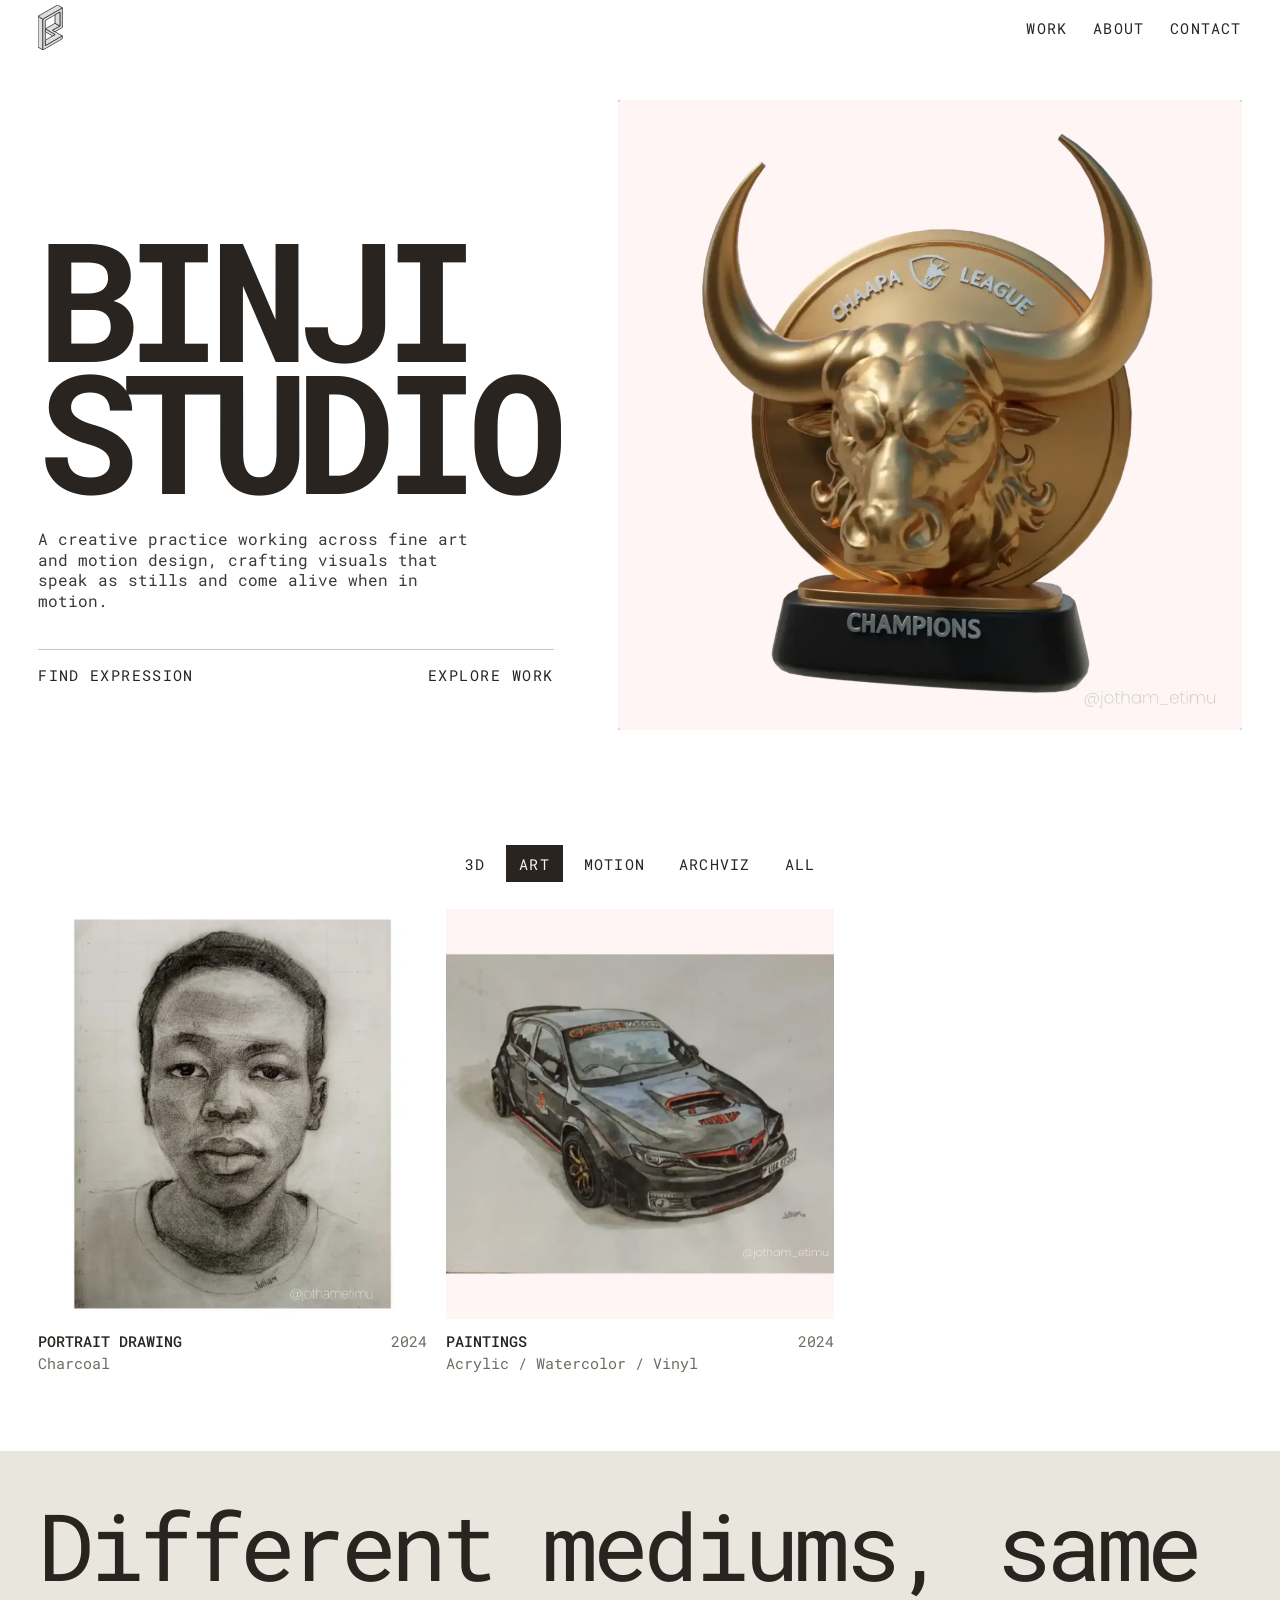
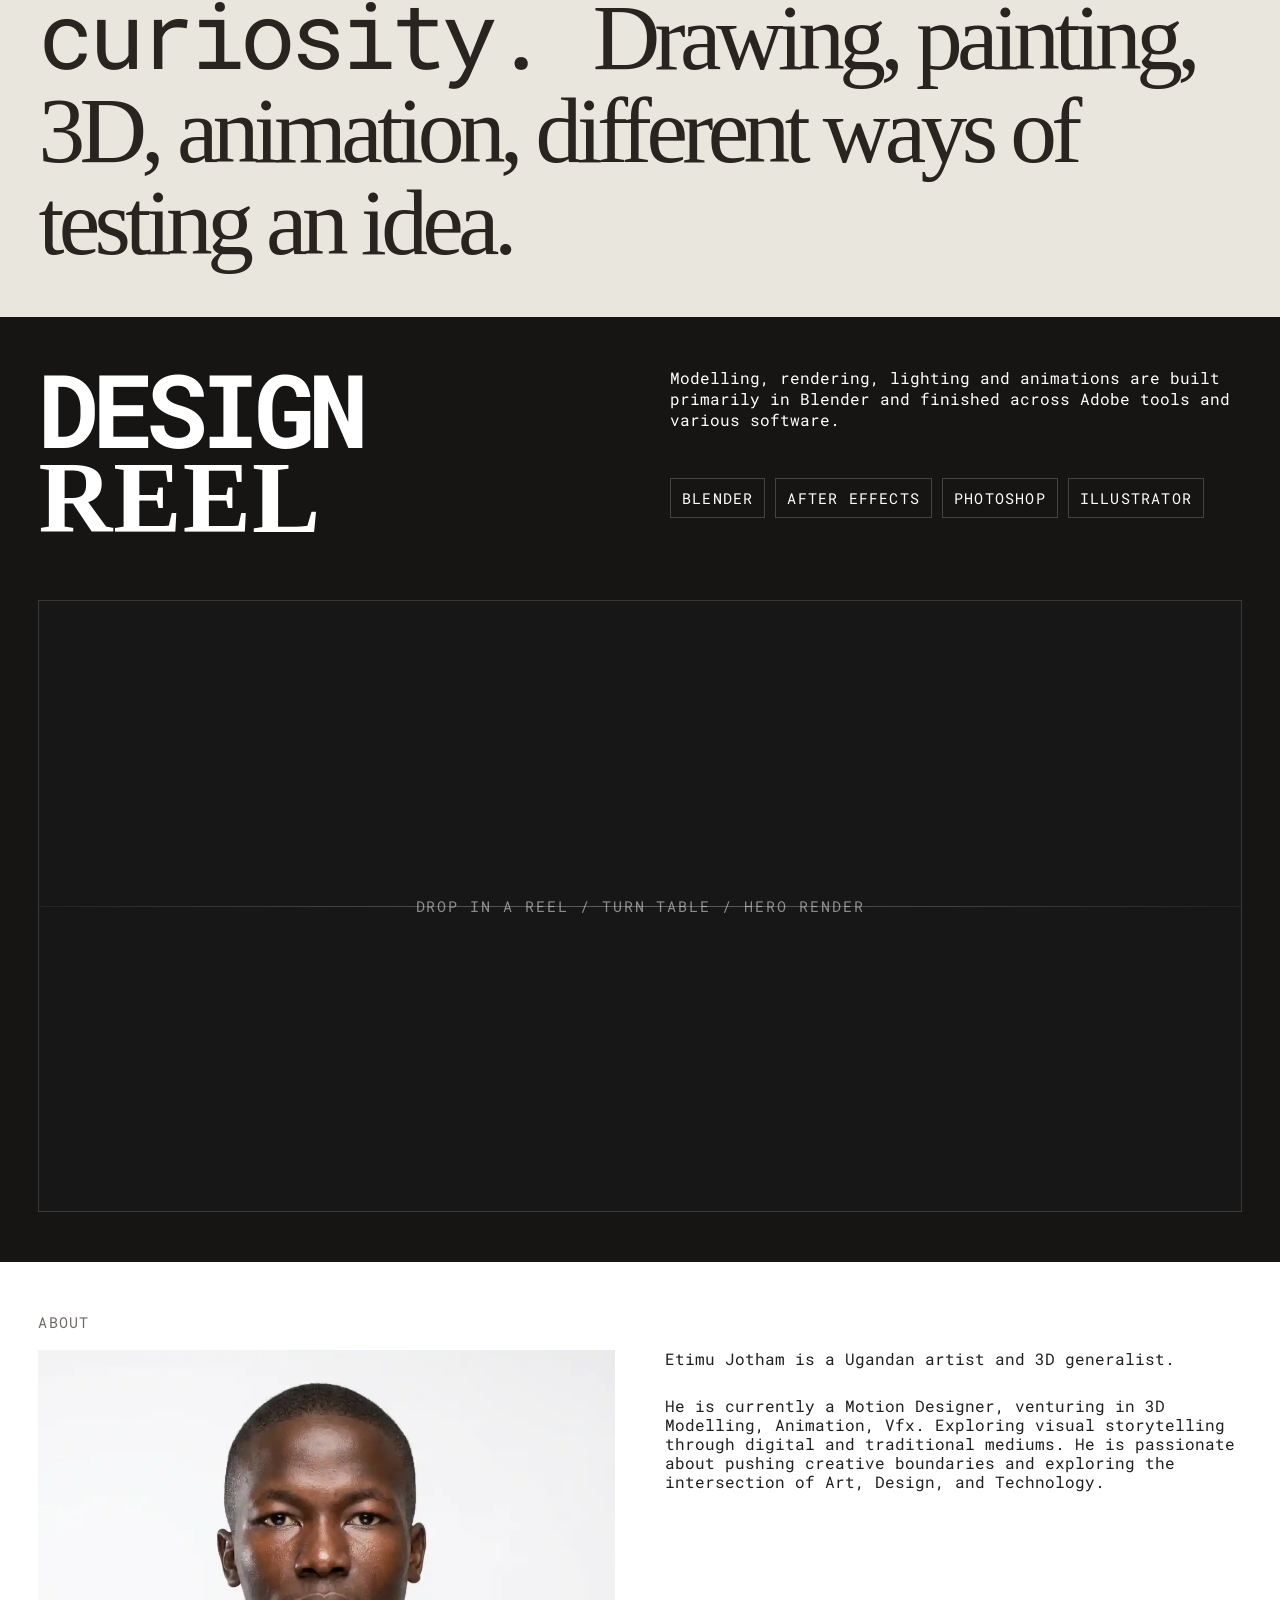
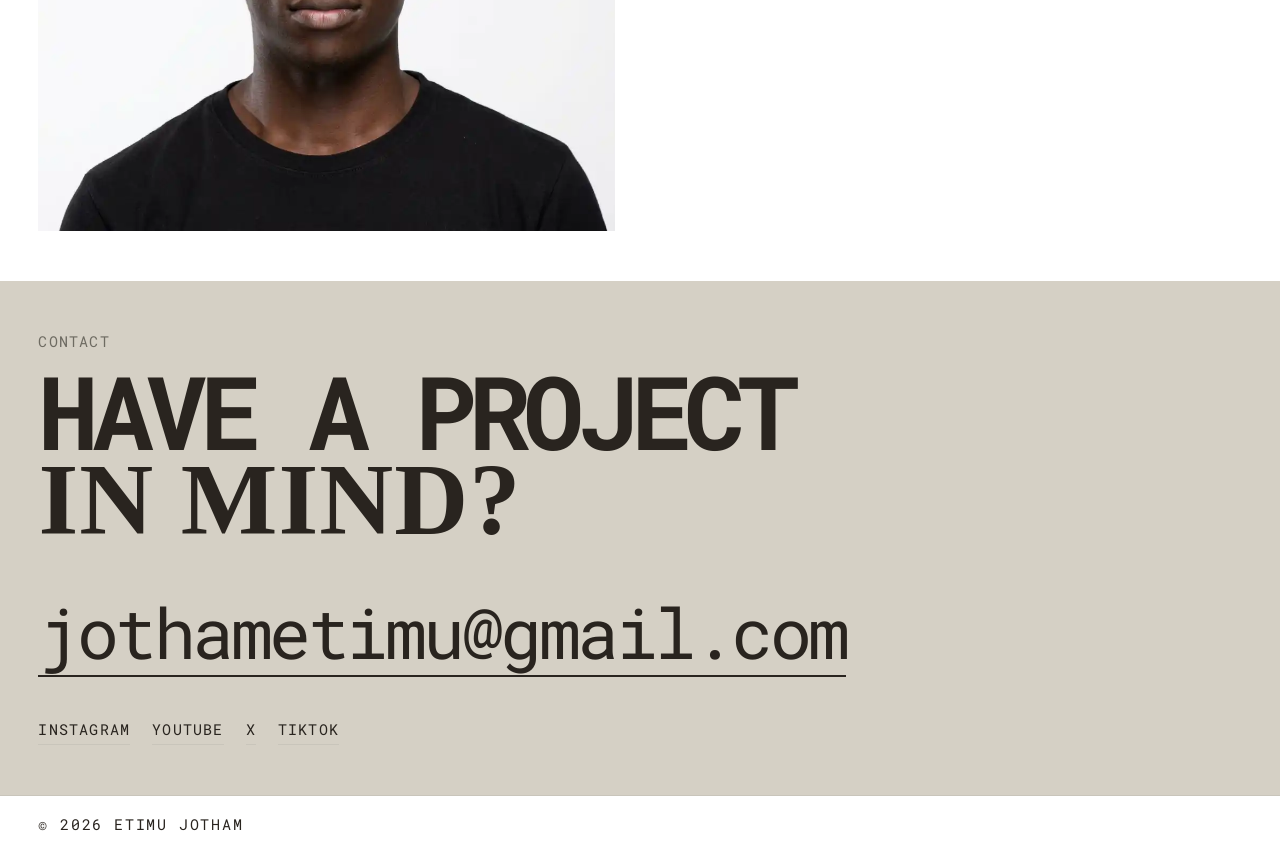
==== commit 26bebc5e: "c" ====
--- a/index.html
+++ b/index.html
@@ -77,42 +77,7 @@
        ============================================================ -->
   <header class="site-header">
      <a class="wordmark" href="#top" aria-label="Etimu Jotham home">
-      <svg class="wordmark-logo" xmlns="http://www.w3.org/2000/svg" viewBox="0 0 868.43 421.4">
-    <g>
-      <path d="M74.21,142.08v253.37l-40-23.08V118.49c.76.45,39.26,23.16,40,23.59Z" fill="#E0E0E0" stroke="#000" stroke-linejoin="round" stroke-width="6"/>
-      <path d="M234.21,279.99l-140,80.83v-46.19c14.57-8.41,66.42-38.35,80.01-46.19-19.95-11.51-60.08-34.67-80.01-46.19,13.24-7.63,65.8-37.99,80.01-46.18l39.99,23.09-60,34.64c22.34,12.9,57.41,33.15,80,46.19Z" fill="#f4f4f4" stroke="#000" stroke-linejoin="round" stroke-width="6"/>
-      <path d="M174.22,268.44l-20.01,11.55-60-34.64v-23.1c19.94,11.52,60.07,34.69,80.01,46.19Z" fill="#E0E0E0" stroke="#000" stroke-linejoin="round" stroke-width="6"/>
-      <path d="M214.21,199.16v-115.46c-25.39,14.65-93.75,54.12-120,69.28v207.84l140-80.83v23.1c-12.41,7.16-152.68,88.16-160,92.37v-254.03c6.73-3.87,148.28-85.62,160-92.38v161.65l-60,34.65-20-11.55,60-34.64Z" fill="#E0E0E0" stroke="#000" stroke-linejoin="round" stroke-width="6"/>
-      <path d="M234.21,49.05c-13.24,7.64-152.09,87.83-160.56,92.7l-39.44-23.26v-.16L194.21,25.96l40,23.09Z" fill="#E0E0E0" stroke="#000" stroke-linejoin="round" stroke-width="6"/>
-      <polygon points="214.21 83.7 214.21 199.16 174.22 176.07 174.21 176.07 174.21 106.79 214.21 83.7" fill="#E0E0E0" stroke="#000" stroke-linejoin="round" stroke-width="6"/>
-    </g>
-    <g>
-      <polygon points="594.21 233.8 594.21 395.46 554.21 372.37 554.21 210.71 594.2 233.8 594.21 233.8" fill="#E0E0E0" stroke="#000" stroke-linejoin="round" stroke-width="6"/>
-      <path d="M754.21,49.05v254.04c-12.34,7.13-152.73,88.17-160,92.37v-161.66l19.99-11.55h.01v138.56l120-69.28V60.59l20-11.54Z" fill="#E0E0E0" stroke="#000" stroke-linejoin="round" stroke-width="6"/>
-      <path d="M614.2,222.25l-19.99,11.55h-.01l-39.99-23.09,19.99-11.55c9.97,5.75,30.03,17.34,40,23.09Z" fill="#E0E0E0" stroke="#000" stroke-linejoin="round" stroke-width="6"/>
-      <polygon points="754.21 49.05 734.21 60.59 694.21 37.5 714.21 25.95 754.21 49.05" fill="#E0E0E0" stroke="#000" stroke-linejoin="round" stroke-width="6"/>
-      <polygon points="734.21 291.53 614.21 360.81 614.21 314.63 694.21 268.44 734.21 291.53" fill="#E0E0E0" stroke="#000" stroke-linejoin="round" stroke-width="6"/>
-      <polygon points="734.21 60.59 734.21 291.53 694.21 268.44 694.21 37.5 734.21 60.59" fill="#E0E0E0" stroke="#000" stroke-linejoin="round" stroke-width="6"/>
-    </g>
-    <g>
-      <polygon points="374.21 141.43 374.21 395.46 334.21 372.37 334.21 118.33 374.21 141.43" fill="#E0E0E0" stroke="#000" stroke-linejoin="round" stroke-width="6"/>
-      <path d="M534.21,49.05v254.04l-20,11.54v-69.27c-25.38-14.66-93.74-54.13-120-69.29v207.84l-20,11.55v-254.03c36.34,20.99,103.88,59.98,140,80.83V60.6l20-11.55Z" fill="#E0E0E0" stroke="#000" stroke-linejoin="round" stroke-width="6"/>
-      <polygon points="534.21 49.05 514.21 60.6 474.21 37.51 474.21 37.5 494.21 25.95 534.21 49.05" fill="#E0E0E0" stroke="#000" stroke-linejoin="round" stroke-width="6"/>
-      <polygon points="514.21 245.36 514.21 314.63 474.21 291.53 474.21 222.26 514.21 245.36" fill="#E0E0E0" stroke="#000" stroke-linejoin="round" stroke-width="6"/>
-      <polygon points="514.21 60.6 514.21 222.26 474.21 199.17 474.21 37.51 514.21 60.6" fill="#E0E0E0" stroke="#000" stroke-linejoin="round" stroke-width="6"/>
-    </g>
-    <g>
-      <polygon points="314.21 129.87 314.21 383.9 294.21 395.45 294.21 141.42 314.21 129.87" fill="#E0E0E0" stroke="#000" stroke-linejoin="round" stroke-width="6"/>
-      <polygon points="294.21 141.42 294.21 395.45 294.2 395.45 254.21 372.36 254.21 118.33 294.2 141.42 294.21 141.42" fill="#E0E0E0" stroke="#000" stroke-linejoin="round" stroke-width="6"/>
-      <path d="M314.21,129.87l-20,11.55h-.01l-39.99-23.09,20-11.55c9.97,5.76,30.03,17.34,40,23.09Z" fill="#E0E0E0" stroke="#000" stroke-linejoin="round" stroke-width="6"/>
-    </g>
-    <g>
-      <polygon points="834.21 129.87 834.21 383.9 814.21 395.45 814.21 141.42 834.21 129.87" fill="#E0E0E0" stroke="#000" stroke-linejoin="round" stroke-width="6"/>
-      <polygon points="814.21 141.42 814.21 395.45 814.2 395.45 774.21 372.36 774.21 118.33 814.2 141.42 814.21 141.42" fill="#E0E0E0" stroke="#000" stroke-linejoin="round" stroke-width="6"/>
-      <path d="M834.21,129.87l-20,11.55h-.01l-39.99-23.09,20-11.55c9.97,5.76,30.03,17.34,40,23.09Z" fill="#E0E0E0" stroke="#000" stroke-linejoin="round" stroke-width="6"/>
-    </g>
-      </svg>
-     </a>
+<?xml version="1.0" encoding="UTF-8"?><svg class="wordmark-logo" preserveAspectRatio="xMinYMid meet" id="a" xmlns="http://www.w3.org/2000/svg" width="202.51" height="374.14" viewBox="0 0 202.51 374.14"><defs><style>.d{fill:#9b2202;}</style></defs><path class="d" d="M40.5,117.58v256.55L0,350.76V93.69c.77.45,39.76,23.45,40.5,23.89Z"/><path class="d" d="M202.51,257.22l-141.76,81.85v-46.77c14.75-8.52,67.25-38.83,81.02-46.77-20.2-11.65-60.83-35.11-81.02-46.77,13.4-7.72,66.63-38.47,81.02-46.76l40.49,23.38-60.75,35.08c22.62,13.06,58.13,33.57,81.01,46.77Z"/><path class="d" d="M141.77,245.53l-20.26,11.7-60.75-35.08v-23.39c20.19,11.66,60.82,35.12,81.02,46.77Z"/><path class="d" d="M182.26,175.38V58.47c-25.71,14.84-94.92,54.8-121.51,70.15v210.45l141.76-81.85v23.39c-12.56,7.25-154.6,89.27-162.01,93.53V116.92c6.81-3.92,150.15-86.69,162.01-93.54v163.68l-60.75,35.09-20.25-11.7,60.75-35.08Z"/><path class="d" d="M202.51,23.38c-13.4,7.74-154.01,88.94-162.58,93.86L0,93.69v-.16L162.01,0l40.5,23.38Z"/><polygon class="d" points="182.26 58.47 182.26 175.38 141.77 152 141.76 152 141.76 81.85 182.26 58.47"/></svg>     </a>
     <nav aria-label="Primary navigation">
       <a href="#work">WORK</a>
       <a href="#about">ABOUT</a>
@@ -134,10 +99,9 @@
          ============================================================ -->
     <section class="hero section-pad" aria-labelledby="hero-title">
       <div class="hero-copy">
-        <p class="eyebrow">FIND EXPRESSION</p>
         <h1 id="hero-title" class="hero-title"><span>BINJI</span><span>STUDIO</span></h1>
-        <p class="hero-statement">Binji Studio is a creative practice working across fine art and motion design, crafting visuals that speak as stills and come alive when in motion.</p>
-        <div class="hero-meta"><span>ENTEBBE, UGANDA</span>
+        <p class="hero-statement">A creative practice working across fine art and motion design, crafting visuals that speak as stills and come alive when in motion.</p>
+        <div class="hero-meta"><span>FIND EXPRESSION</span>
 
          <a href="#work" class="modal-nav modal-next" type="button">
            <span class="modal-nav-text">
--- a/styles.css
+++ b/styles.css
@@ -31,7 +31,7 @@
 
 /* Fonts loaded from Google Fonts. To use a different font, swap
    the name(s) below AND update the @import line to match. */
-@import url('https://fonts.googleapis.com/css2?family=DM+Mono:wght@400;500&family=DM+Sans:wght@400;500;700&family=Schoolbell&display=swap');
+@import url('https://fonts.googleapis.com/css2?family=Roboto+Mono:ital,wght@0,100..700;1,100..700&family=Schoolbell&display=swap');
 
 :root {
   /* --- Colours --- */
@@ -44,8 +44,8 @@
   /* --- Fonts ---
      Body/heading font, monospace label font, and the
      handwritten accent font used on italic words. */
-  --font-body: 'DM Sans', system-ui, sans-serif;
-  --font-mono: 'DM Mono', monospace;
+  --font-body: 'Roboto Mono', system-ui, sans-serif;
+  --font-mono: 'Roboto Mono', monospace;
   --font-accent: 'Schoolbell', cursive;
 
   /* --- Spacing --- */
@@ -122,8 +122,9 @@
   align-items: center;
   gap: 30px;
   padding: 5px var(--pad);
-  background: #ffffff8f;
-  backdrop-filter: blur(14px);
+   background: #ffffffd9;                          /* ~85% white */
+  backdrop-filter: blur(30px) saturate(1.2);
+  -webkit-backdrop-filter: blur(30px) saturate(1.2); /* Safari */
 }
 
 .wordmark,
@@ -163,7 +164,13 @@
 }
 
 .wordmark { display: inline-flex; align-items: center; }
-.wordmark-logo { height: 45px; width: 90px; display: block; }
+.wordmark-logo { height: 45px; width: 195px; display: block;}
+.wordmark-logo .d {
+  fill: #dfdddd;
+  stroke: #1f1f1f;
+  stroke-width: 6;
+}
+
 
 /* ============================================================
    4. HERO SECTION (top of page, big name + intro)
@@ -174,7 +181,7 @@
   grid-template-columns: .9fr 1.1fr;
   align-items: end;
   gap: clamp(24px, 5vw, 90px);
-  padding-top: 60px;
+  padding-top: 100px;
 }
 
 .hero-copy {
@@ -207,7 +214,6 @@
 .hero-statement {
   max-width: 440px;
   margin: 0 0 38px;
-  font-size: clamp(17px, 1.7vw, 23px);
   line-height: 1.28;
   color: #3c3a35;
   animation: intro-fade var(--med) var(--ease) 160ms both;
@@ -589,7 +595,6 @@
 }
 
 .feature-copy p {
-  font-size: clamp(20px, 2.3vw, 34px);
   max-width: 600px;
   margin: 0 0 48px;
 }
@@ -627,7 +632,6 @@
 
 .about-copy {
   max-width: 600px;
-  font-size: clamp(21px, 2.5vw, 34px);
   line-height: 1.18;
 }
 
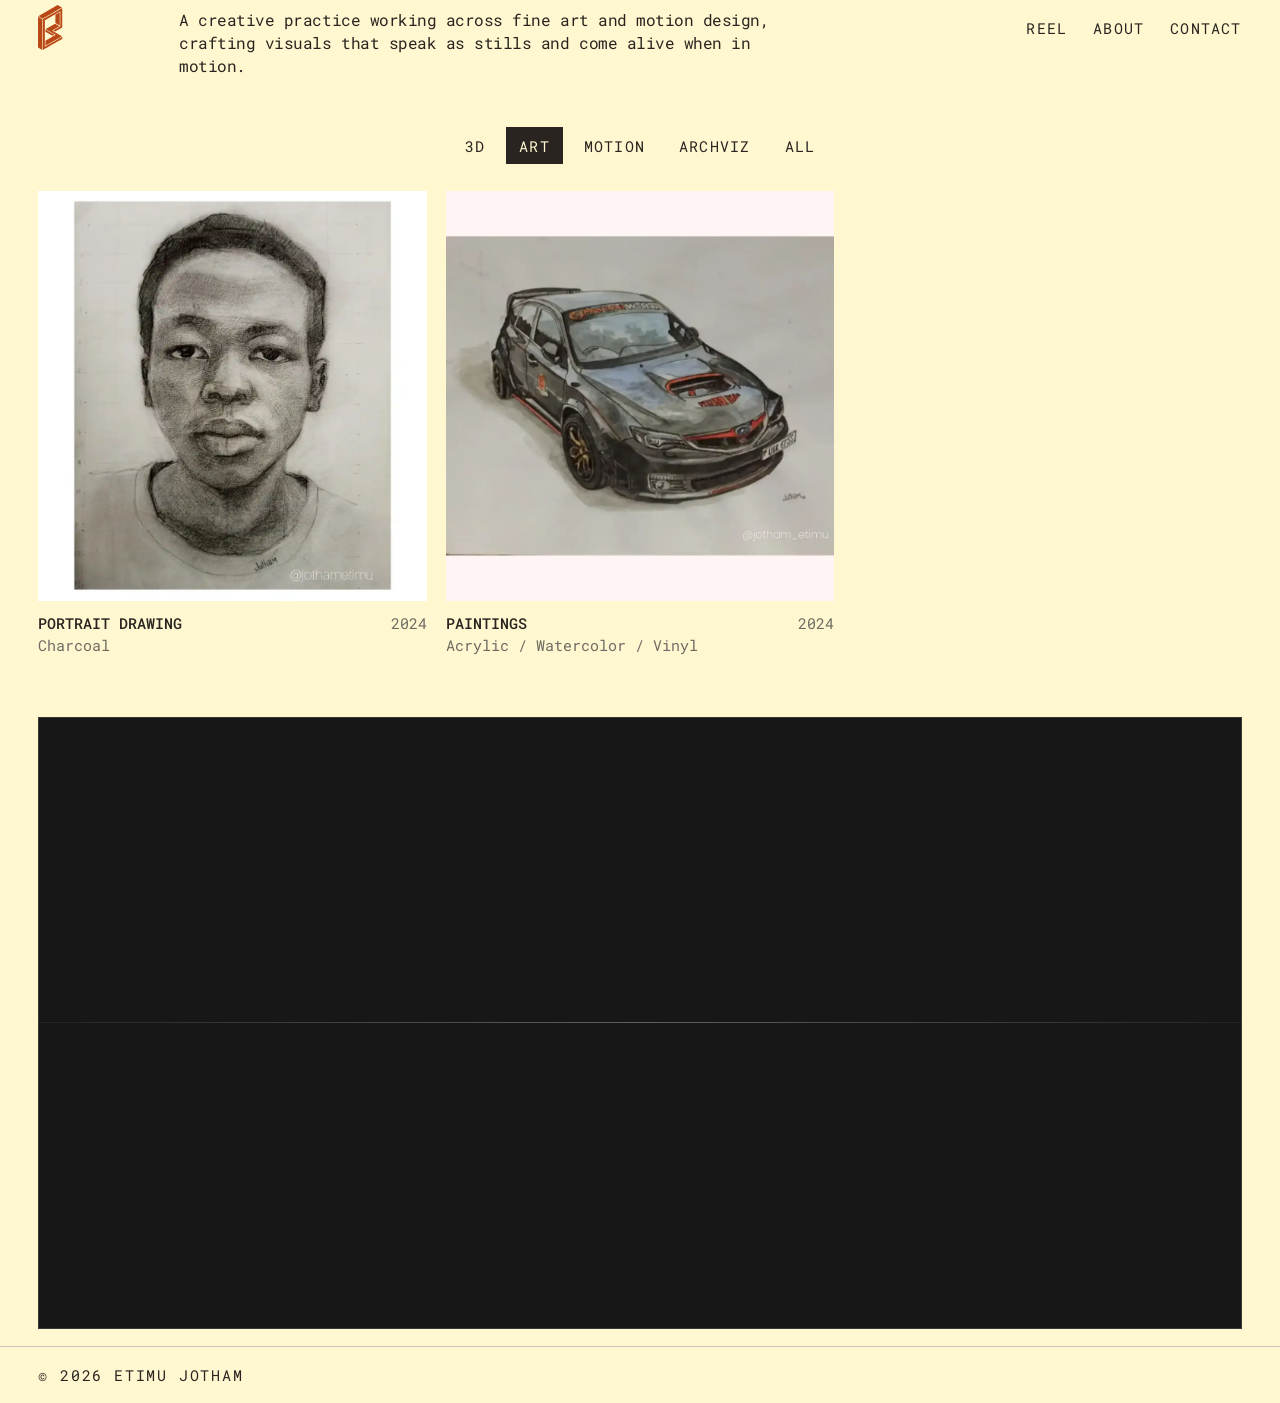
==== commit 6cad77e7: "ch" ====
--- a/index.html
+++ b/index.html
@@ -2,16 +2,21 @@
 <!doctype html>
 <html lang="en">
 <head>
+
+  <!-- Google tag (gtag.js) -->
+<script async src="https://www.googletagmanager.com/gtag/js?id=G-JT1NH4DWLT"></script>
+<script>
+  window.dataLayer = window.dataLayer || [];
+  function gtag(){dataLayer.push(arguments);}
+  gtag('js', new Date());
+
+  gtag('config', 'G-JT1NH4DWLT');
+</script>
+
   <meta charset="utf-8">
   <meta name="viewport" content="width=device-width, initial-scale=1">
 
-  <!-- Google Tag Manager -->
-<script>(function(w,d,s,l,i){w[l]=w[l]||[];w[l].push({'gtm.start':
-new Date().getTime(),event:'gtm.js'});var f=d.getElementsByTagName(s)[0],
-j=d.createElement(s),dl=l!='dataLayer'?'&l='+l:'';j.async=true;j.src=
-'https://www.googletagmanager.com/gtm.js?id='+i+dl;f.parentNode.insertBefore(j,f);
-})(window,document,'script','dataLayer','GTM-KVVD4DXN');</script>
-<!-- End Google Tag Manager -->
+
 
   <!-- ============================================================
        SITE INFO — edit this block first.
@@ -19,7 +24,7 @@
        and how the page looks when shared on social media.
        ============================================================ -->
   <title>Binji Studio</title>
-  <meta name="description" content="Binji Studio is a creative practice working across fine art and motion design, crafting visuals that speak as stills and come alive when in motion.">
+  <meta name="description" content="Discover Binji Studio, a premier creative practice based in Entebbe, Uganda, dedicated to crafting visuals that speak as stills and come alive when in motion. We bridge the gap between traditional creativity and modern technology. Whether you need stunning 3D animations, detailed architectural visualization, or bespoke graphic design, our team utilizes Blender and Adobe tools to bring your vision to life. From charcoal drawings and acrylic paintings to complex 3D renders—like the featured work by Etimu Jotham—we use different mediums to test ideas and deliver exceptional results. Elevate your brand with Binji Studios versatile visual solutions.">
   <meta name="author" content="Etimu Jotham">
   <meta name="robots" content="index, follow, max-image-preview:large">
 
@@ -31,66 +36,85 @@
   <meta property="og:title" content="BINJI Studio">
   <meta property="og:description" content="Visual work across traditional art, 3D, motion and design. Based in Entebbe, Uganda.">
   <meta property="og:url" content="https://binjistudio.pages.dev/">
-  <meta property="og:image" content="images/logo-2.webp">
+  <meta property="og:image" content="https://binjistudio.pages.dev/images/logo-2.webp">
   <meta name="twitter:card" content="summary_large_image">
-  <link rel="stylesheet" href="https://cdnjs.cloudflare.com/ajax/libs/font-awesome/6.5.2/css/all.min.css">
-   <link
-    rel="stylesheet"
-    href="https://cdnjs.cloudflare.com/ajax/libs/animate.css/4.1.1/animate.min.css"
-  />
   <link rel="icon" href="favicon.svg" type="image/svg+xml">
   <link rel="icon" href="favicon.webp" sizes="512x512" type="image/png">
   <link rel="apple-touch-icon" href="favicon.webp">
 
+  <link rel="stylesheet" href="https://fonts.googleapis.com/css2?family=Roboto+Mono:ital,wght@0,100..700;1,100..700&family=Schoolbell&display=swap">
+
   <link rel="stylesheet" href="styles.css">
 
   <!-- Structured data: helps Google understand who you are and show
        a richer search result (name, job title, social links). -->
-  <script type="application/ld+json">
-  {
-    "@context": "https://schema.org",
-    "@type": "Business",
-    "name": "Binji Studio",
-    "alternateName": "Etimu Jotham",
-    "jobTitle": "Fine Artist and 3D Generalist",
-    "url": "https://binjistudio.pages.dev/",
-    "address": { "@type": "PostalAddress", "addressLocality": "Entebbe", "addressCountry": "UG" },
-    "sameAs": [
-      "https://www.instagram.com/jotham_etimu/",
-      "https://www.youtube.com/@JothamEtimu",
-      "https://x.com/JothamEtimu",
-      "https://www.tiktok.com/@etimujotham"
-    ]
-  }
-  </script>
+<script type="application/ld+json">
+{
+  "@context": "https://schema.org",
+  "@graph": [
+    {
+      "@type": "Organization",
+      "@id": "https://binjistudio.pages.dev/#studio",
+      "name": "Binji Studio",
+      "url": "https://binjistudio.pages.dev/",
+      "description": "Creative studio in Entebbe, Uganda working across fine art, graphic design, 3D visualization and motion design.",
+      "address": { "@type": "PostalAddress", "addressLocality": "Entebbe", "addressCountry": "UG" },
+      "founder": { "@id": "https://binjistudio.pages.dev/#etimu" },
+      "knowsAbout": ["3D visualization", "Motion graphics", "Architectural visualization", "Portrait drawing", "Painting"],
+      "sameAs": [
+        "https://www.instagram.com/jotham_etimu/",
+        "https://www.youtube.com/@JothamEtimu",
+        "https://x.com/JothamEtimu",
+        "https://www.tiktok.com/@etimujotham"
+      ]
+    },
+    {
+      "@type": "Person",
+      "@id": "https://binjistudio.pages.dev/#etimu",
+      "name": "Etimu Jotham",
+      "alternateName": "Binji",
+      "jobTitle": "Artist and 3D generalist",
+      "worksFor": { "@id": "https://binjistudio.pages.dev/#studio" },
+      "url": "https://binjistudio.pages.dev/"
+    }
+  ]
+}
+</script>
 
 </head>
 
 
-
 <body>
-
-  
+<!-- Google Tag Manager (noscript) -->
+<noscript><iframe src="https://www.googletagmanager.com/ns.html?id=GTM-T6J8HGZQ"
+height="0" width="0" style="display:none;visibility:hidden"></iframe></noscript>
+<!-- End Google Tag Manager (noscript) -->  
 
   <!-- ============================================================
        HEADER / NAV
        ============================================================ -->
   <header class="site-header">
      <a class="wordmark" href="#top" aria-label="Etimu Jotham home">
-<?xml version="1.0" encoding="UTF-8"?><svg class="wordmark-logo" preserveAspectRatio="xMinYMid meet" id="a" xmlns="http://www.w3.org/2000/svg" width="202.51" height="374.14" viewBox="0 0 202.51 374.14"><defs><style>.d{fill:#9b2202;}</style></defs><path class="d" d="M40.5,117.58v256.55L0,350.76V93.69c.77.45,39.76,23.45,40.5,23.89Z"/><path class="d" d="M202.51,257.22l-141.76,81.85v-46.77c14.75-8.52,67.25-38.83,81.02-46.77-20.2-11.65-60.83-35.11-81.02-46.77,13.4-7.72,66.63-38.47,81.02-46.76l40.49,23.38-60.75,35.08c22.62,13.06,58.13,33.57,81.01,46.77Z"/><path class="d" d="M141.77,245.53l-20.26,11.7-60.75-35.08v-23.39c20.19,11.66,60.82,35.12,81.02,46.77Z"/><path class="d" d="M182.26,175.38V58.47c-25.71,14.84-94.92,54.8-121.51,70.15v210.45l141.76-81.85v23.39c-12.56,7.25-154.6,89.27-162.01,93.53V116.92c6.81-3.92,150.15-86.69,162.01-93.54v163.68l-60.75,35.09-20.25-11.7,60.75-35.08Z"/><path class="d" d="M202.51,23.38c-13.4,7.74-154.01,88.94-162.58,93.86L0,93.69v-.16L162.01,0l40.5,23.38Z"/><polygon class="d" points="182.26 58.47 182.26 175.38 141.77 152 141.76 152 141.76 81.85 182.26 58.47"/></svg>     </a>
-    <nav aria-label="Primary navigation">
-      <a href="#work">WORK</a>
-      <a href="#about">ABOUT</a>
-      <a href="#contact">CONTACT</a>
-    </nav>
-    <button class="menu-toggle" aria-expanded="false" aria-controls="mobile-nav" aria-label="Open navigation">
+<svg xmlns="http://www.w3.org/2000/svg" id="a" width="60.22" height="111.87" viewBox="0 0 60.22 111.87" class="wordmark-logo" preserveAspectRatio="xMinYMid meet"><defs><style>.c{fill:#b94817;}</style></defs><polygon class="c" points="10.85 35.39 10.85 111.87 0 105.59 0 28.99 4.17 31.45 5.81 32.42 10.03 34.91 10.85 35.39"/><path class="c" d="M59.48,77.52l-40.96,23.65v-12.53l18.13-10.47,6.18-3.56c.22-.13.37-.37.37-.64s-.15-.51-.37-.64c-.19-.1-.39-.22-.6-.34-.37-.22-.76-.45-1.18-.69-.64-.36-1.31-.74-2.01-1.16-.24-.13-.48-.27-.72-.42-2.41-1.39-5.13-2.95-7.85-4.53-.58-.33-1.15-.66-1.73-1-.3-.16-.58-.33-.86-.49-.58-.33-1.15-.66-1.7-.98-2.25-1.3-4.37-2.52-6.17-3.56-.25-.16-.51-.3-.76-.45,2.46-1.42,6.81-3.92,11.16-6.45l12.04-6.93,10.85,6.26-17.4,10.04c-.22.13-.37.39-.37.66,0,.25.15.51.37.64l6.17,3.56,17.4,10.04Z"/><path class="c" d="M37.16,71.77c.89.52,1.74,1.01,2.53,1.46-.79-.46-1.64-.95-2.53-1.46Z"/><path class="c" d="M40.96,73.96l-4.68,2.7-17.76-10.25v-5.41c2.03,1.16,4.53,2.62,7.2,4.16.31.18.64.37.97.55,1,.6,2.03,1.18,3.05,1.77.83.48,1.65.95,2.47,1.43,1.71,1,3.4,1.97,4.95,2.86.89.51,1.74,1,2.53,1.46.43.25.86.49,1.27.73Z"/><path class="c" d="M55.55,52.58V16.96c0-.27-.15-.51-.37-.64-.24-.13-.52-.13-.74,0l-12.35,7.12s-.01.01-.03.01l-24.64,14.23c-.24.13-.37.39-.37.66v64.13c0,.27.13.51.37.64.22.13.51.13.74,0l42.08-24.29v5.41l-13.96,8.06c-12.56,7.24-29.32,16.93-33.93,19.58V35.19c.1-.06.21-.12.34-.19.01,0,.03,0,.04-.01.25-.15.55-.33.89-.52,1.73-1,4.48-2.59,7.84-4.51.64-.37,1.3-.74,1.97-1.13,1.33-.77,2.71-1.58,4.17-2.41.79-.46,1.59-.92,2.41-1.4,5.51-3.19,11.52-6.66,16.79-9.7l13.42-7.75v48.16l-17.78,10.27-4.68-2.7,17.4-10.06c.22-.13.37-.37.37-.64Z"/><path class="c" d="M43.19,24.51h0s10.86-6.26,10.86-6.26l-10.86,6.26ZM43.19,24.51h0s10.86-6.26,10.86-6.26l-10.86,6.26ZM43.19,24.51h0s10.86-6.26,10.86-6.26l-10.86,6.26ZM43.19,24.51h0s10.86-6.26,10.86-6.26l-10.86,6.26Z"/><path class="c" d="M59.48,6.26l-12.25,7.08-1.18.69c-.45.25-.91.52-1.37.79-2.38,1.37-4.89,2.82-7.41,4.26-1.48.86-2.95,1.71-4.41,2.55-5.44,3.16-10.68,6.18-14.68,8.48-.74.43-1.45.83-2.1,1.21-.21.13-.42.25-.63.37-.01,0-.03.01-.03.01-.82.46-1.53.88-2.15,1.24-.63.36-1.13.66-1.52.88-.13.07-.24.13-.34.19h-.04c-.25-.16-.6-.37-.98-.6l-1.34-.79-1.03-.61-1.67-.98-1.7-1-3.98-2.35L48.63,0l10.85,6.26Z"/><polygon class="c" points="54.06 18.25 54.06 51.28 43.19 45.03 43.19 24.51 54.06 18.25"/></svg>
+     </a>
+
+<nav aria-label="Primary navigation">
+  <a href="#reel">REEL</a>
+  <button type="button" data-open="about-dialog">ABOUT</button>
+  <button type="button" data-open="contact-dialog">CONTACT</button>
+</nav>
+
+<button class="menu-toggle" aria-expanded="false" aria-controls="mobile-nav" aria-label="Open navigation">
      <svg class="menu-icon icon-open" width="38" height="38" viewBox="0 0 89 127" fill="#E0E0E0" xmlns="http://www.w3.org/2000/svg" stroke-width="3px" stroke-linecap="round" stroke-linejoin="round"><path d="M86.9899 78.8599V87.1299L22.0898 124.61V116.32L86.9899 78.8599Z" stroke="#0B0B0F" stroke-linejoin="round"/><path d="M86.9899 45.7599V54.0399L22.0898 91.4999V83.2399L86.9899 45.7599Z" stroke="#0B0B0F" stroke-linejoin="round"/><path d="M86.9899 12.6699V20.9399L22.0898 58.3999V50.1299L86.9899 12.6699Z" stroke="#0B0B0F" stroke-linejoin="round"/><path d="M86.9899 12.6699L22.0898 50.1299L9.76985 43.9799L2.08984 40.1299L66.9899 2.66992L86.9899 12.6699Z" stroke="#0B0B0F" stroke-linejoin="round"/><path d="M22.0898 50.1299V58.3999L2.08984 48.3999V40.1299L9.76985 43.9799L22.0898 50.1299Z" stroke="#0B0B0F" stroke-linejoin="round"/><path d="M86.9899 45.7599L22.0898 83.2399L9.76985 77.0699L2.08984 73.2399L66.9899 35.7599L86.9899 45.7599Z" stroke="#0B0B0F" stroke-linejoin="round"/><path d="M22.0898 83.2399V91.4999L2.08984 81.4999V73.2399L9.76985 77.0699L22.0898 83.2399Z" stroke="#0B0B0F" stroke-linejoin="round"/><path d="M86.9899 78.8599L22.0898 116.32L9.77985 110.17L2.08984 106.32L66.9899 68.8599L86.9899 78.8599Z" stroke="#0B0B0F" stroke-linejoin="round"/><path d="M22.0898 116.32V124.61L2.08984 114.61V106.32L9.77985 110.17L22.0898 116.32Z" stroke="#0B0B0F" stroke-linejoin="round"/></svg>
      <svg class="menu-icon icon-close" width="38" height="38" viewBox="0 0 91 119" fill="#E0E0E0" xmlns="http://www.w3.org/2000/svg" stroke-width="3px" stroke-linecap="round" stroke-linejoin="round"><path d="M64.7844 59.2056L88.6744 72.8755L79.3844 88.8455L60.0544 77.6855L55.6644 75.1555L54.9944 76.3154L31.7744 116.335L22.4844 111.095L45.7244 70.9656L46.3744 69.8354L22.4844 56.3455L31.1644 41.4155L31.7744 40.3755L36.2644 42.9355L45.4044 48.1355L55.6644 53.9756L79.3844 12.8855L88.6744 18.1355L64.7844 59.2056Z" stroke="#0B0B0F" stroke-linejoin="round"/><path d="M46.3744 69.8354L45.7244 70.9656L22.4844 111.095L12.0444 105.875L2.48438 101.095L26.3744 59.8354L46.3744 69.8354Z" stroke="#0B0B0F" stroke-linejoin="round"/><path d="M31.7744 116.335L11.7744 106.335L2.48438 101.095L12.0444 105.875L22.4844 111.095L31.7744 116.335Z" stroke="#0B0B0F" stroke-linejoin="round"/><path d="M46.3744 69.8354L26.3744 59.8354L2.48438 46.3455L22.4844 56.3455L46.3744 69.8354Z" stroke="#0B0B0F" stroke-linejoin="round"/><path d="M79.3847 12.8855L55.6646 53.9756L45.4046 48.1355L36.2646 42.9355L59.3846 2.8855L79.3847 12.8855Z" stroke="#0B0B0F" stroke-linejoin="round"/><path d="M31.7744 40.3755L31.1644 41.4155L22.4844 56.3455L2.48438 46.3455L11.7744 30.3755L31.7744 40.3755Z" stroke="#0B0B0F" stroke-linejoin="round"/><path d="M79.3842 88.8455L59.3841 78.8455L54.9941 76.3154L55.6641 75.1555L60.0541 77.6855L79.3842 88.8455Z" stroke="#0B0B0F" stroke-linejoin="round"/></svg>
     </button>
   </header>
-  <nav id="mobile-nav" class="mobile-nav" aria-label="Mobile navigation">
-    <a href="#work">WORK</a><a href="#about">ABOUT</a><a href="#contact">CONTACT</a>
-  </nav>
+
+<nav id="mobile-nav" class="mobile-nav" aria-label="Mobile navigation">
+  <a href="#reel">REEL</a>
+  <button type="button" data-open="about-dialog">ABOUT</button>
+  <button type="button" data-open="contact-dialog">CONTACT</button>
+</nav>
 
   <main id="top">
 
@@ -99,38 +123,18 @@
          ============================================================ -->
     <section class="hero section-pad" aria-labelledby="hero-title">
       <div class="hero-copy">
-        <h1 id="hero-title" class="hero-title"><span>BINJI</span><span>STUDIO</span></h1>
-        <p class="hero-statement">A creative practice working across fine art and motion design, crafting visuals that speak as stills and come alive when in motion.</p>
-        <div class="hero-meta"><span>FIND EXPRESSION</span>
-
-         <a href="#work" class="modal-nav modal-next" type="button">
-           <span class="modal-nav-text">
-           <span class="modal-nav-label">EXPLORE WORK</span>
-           </span>
-         </a>
-        </div>
-      </div>
-
-      <!--
-        HERO VISUAL — right-side box.
-        Right now it shows an animated placeholder (no file needed).
-        TO USE YOUR OWN IMAGE OR VIDEO:
-          1. Add  has-media  to the class list below.
-          2. Uncomment -->
-
-      <div class="hero-visual" aria-label="Featured work">        
-
-        <img src="images/chaapa-trophy/chaapa-render-001.webp" alt="Featured 3D render by Etimu Jotham">
-        <!-- <video src="video/hero-3d.mp4" autoplay muted loop playsinline></video> -->
-      </a>
         
-      </div>
+       <p class="hero-statement">A creative practice working across fine art and motion design, crafting visuals that speak as stills and come alive when in motion.</p>
+        
+      </div>
+
+    
     </section>
 
     <!-- ============================================================
          WORK — project grid with filter buttons
          ============================================================ -->
-    <section id="work" class="work section-pad" aria-labelledby="work-title">
+    <section class="work section-pad" aria-labelledby="work-title">
 
       <!-- Filter buttons. The number in each <span> is just a label —
            update it if you add/remove projects in a category. -->
@@ -166,7 +170,7 @@
               <img src="images/chaapa-trophy/chaapa-render-001.webp" alt="chaapa — 3D render">
               <!-- <video src="/video/placeholder-environment.mp4" muted loop autoplay playsinline></video> -->
             </div>
-            <div class="work-info"><h3>CHAAPA LEAGUE TROPHY</h3><p>3D / Modelling / Lighting / Rendering</p><span>2025</span></div>
+            <div class="work-info"><h2>CHAAPA LEAGUE TROPHY</h2><p>3D / Modelling / Lighting / Rendering</p><span>2025</span></div>
           </button>
         </article>
 
@@ -185,7 +189,7 @@
               <img src="images/uctv/uctv-001.webp" alt="Uctv — motion graphics">
               <!-- <video src="/video/motion-01.mp4" muted loop autoplay playsinline></video> -->
             </div>
-            <div class="work-info"><h3>UCTV IDENTS</h3><p>Motion Graphics</p><span>2026</span></div>
+            <div class="work-info"><h2>UCTV IDENTS</h2><p>Motion Graphics</p><span>2026</span></div>
           </button>
         </article>
 
@@ -198,7 +202,7 @@
             <div class="media-box">
               <img src="images/lubowa-karting/lubowa-001.webp" alt="lubowa karting — 3D">
             </div>
-            <div class="work-info"><h3>LUBOWA KARTING</h3><p>3d Animations</p><span>2026</span></div>
+            <div class="work-info"><h2>LUBOWA KARTING</h2><p>3d Animations</p><span>2026</span></div>
           </button>
         </article>
 
@@ -218,7 +222,7 @@
             <div class="media-box">
               <img src="images/drawing/drawing-001.webp" alt="Portrait Drawing — charcoal drawing">
             </div>
-            <div class="work-info"><h3>PORTRAIT DRAWING</h3><p>Charcoal</p><span>2024</span></div>
+            <div class="work-info"><h2>PORTRAIT DRAWING</h2><p>Charcoal</p><span>2024</span></div>
           </button>
         </article>
 
@@ -236,7 +240,7 @@
             <div class="media-box">
               <img src="images/painting/painting-007.webp" alt="Paintings — acrylic painting">
             </div>
-            <div class="work-info"><h3>PAINTINGS</h3><p>Acrylic / Watercolor / Vinyl</p><span>2024</span></div>
+            <div class="work-info"><h2>PAINTINGS</h2><p>Acrylic / Watercolor / Vinyl</p><span>2024</span></div>
           </button>
         </article>
 
@@ -253,7 +257,7 @@
             <div class="media-box">
               <img src="images/health-center/health-centre-001.webp" alt="Health Center — architectural visualization">
             </div>
-            <div class="work-info"><h3>HEALTH CENTER</h3><p>Architectural Visualization / Blender</p><span>2025</span></div>
+            <div class="work-info"><h2>HEALTH CENTER</h2><p>Architectural Visualization / Blender</p><span>2025</span></div>
           </button>
         </article>
 
@@ -266,7 +270,7 @@
             <div class="media-box">
               <img src="images/karamoja-dam/dam-001.webp" alt="KARAMOJA DAM — architectural visualization">
             </div>
-            <div class="work-info"><h3>KARAMOJA DAM</h3><p>Architectural Visualization / Blender</p><span>2026</span></div>
+            <div class="work-info"><h2>KARAMOJA DAM</h2><p>Architectural Visualization / Blender</p><span>2026</span></div>
           </button>
         </article>
 
@@ -274,67 +278,20 @@
       </div>
     </section>
 
-    <!-- ============================================================
-         STATEMENT — big centered line
-         ============================================================ -->
-    <section class="statement section-pad" aria-label="Creative statement">
-      <p class="big-statement">Different mediums, same curiosity. <span>Drawing, painting, 3D, animation, different ways of testing an idea.</span></p>
-    </section>
-
+    
     <!-- ============================================================
          3D FEATURE — dark section, put a reel or hero render here
          ============================================================ -->
-    <section class="three-d feature-dark section-pad" aria-labelledby="three-d-title">
-      <div>
-        <h2 id="three-d-title">DESIGN<br><em>REEL</em></h2>
-      </div>
-      <div class="feature-copy">
-        <p>Modelling, rendering, lighting and animations are built primarily in Blender and finished across Adobe tools and various software.</p>
-        <div class="tool-list"><span>BLENDER</span><span>AFTER EFFECTS</span><span>PHOTOSHOP</span><span>ILLUSTRATOR</span></div>
-      </div>
-
+    <section id="reel" class="three-d feature-dark section-pad" aria-labelledby="three-d-title">
+      
       <!-- Add "has-media" to the class list, then uncomment the
            image or video line below, to replace this placeholder. -->
       <div class="feature-visual">
         <!-- <img src="images/reel-cover.jpg" alt="3D reel cover"> -->
         <!-- <video src="video/reel.mp4" muted loop autoplay playsinline></video> -->
-        <span>DROP IN A REEL / TURN TABLE / HERO RENDER</span>
         <div class="scanline" aria-hidden="true"></div>
       </div>
     </section>
-
-   
-    <!-- ============================================================
-         ABOUT
-         ============================================================ -->
-    <section id="about" class="section-pad" aria-labelledby="about-title">
-      <p class="eyebrow">ABOUT</p>
-      <div class="about">
-      <div>
-        <img src="images/Me.webp" alt="Portrait of Etimu Jotham">
-      </div>
-      <div class="about-copy">
-        <p>Etimu Jotham is a Ugandan artist and 3D generalist.</p>
-        <p>He is currently a Motion Designer, venturing in 3D Modelling, Animation, Vfx. Exploring visual storytelling through digital and traditional mediums. He is passionate about pushing creative boundaries and exploring the intersection of Art, Design, and Technology.</p>
-      </div>
-      </div>
-    </section>
-
-    <!-- ============================================================
-         CONTACT — change the email address and social links here
-         ============================================================ -->
-    <section id="contact" class="contact section-pad" aria-labelledby="contact-title">
-      <p class="eyebrow">CONTACT</p>
-      <h2 id="contact-title">HAVE A PROJECT<br><em>IN MIND?</em></h2>
-      <a class="email-link" href="mailto:jothametimu@gmail.com">jothametimu@gmail.com</a>
-      <div class="socials">
-        <a href="https://www.instagram.com/jotham_etimu/" rel="me noopener" target="_blank">INSTAGRAM</a>
-        <a href="https://www.youtube.com/@JothamEtimu" rel="me noopener" target="_blank">YOUTUBE</a>
-        <a href="https://x.com/JothamEtimu" rel="me noopener" target="_blank">X</a>
-        <a href="https://www.tiktok.com/@etimujotham" rel="me noopener" target="_blank">TIKTOK</a>
-      </div>
-    </section>
-  </main>
 
   <footer class="site-footer"><span>© <span id="year">2026</span> ETIMU JOTHAM</span></footer>
 
@@ -390,6 +347,34 @@
   </button>
 </dialog>
 
+<dialog id="about-dialog" class="project-dialog info-dialog" aria-labelledby="about-title">
+  <div class="info-body">
+    <p class="eyebrow">ABOUT</p>
+    <div class="info-grid">
+      <img src="images/Me.webp" alt="Portrait of Etimu Jotham">
+      <div class="about-copy">
+        <h2 id="about-title">ETIMU JOTHAM</h2>
+        <p>Etimu Jotham is a Ugandan artist and 3D generalist.</p>
+        <p>He is currently a Motion Designer, venturing in 3D Modelling, Animation, Vfx. Exploring visual storytelling through digital and traditional mediums. He is passionate about pushing creative boundaries and exploring the intersection of Art, Design, and Technology.</p>
+      </div>
+    </div>
+  </div>
+</dialog>
+
+<dialog id="contact-dialog" class="project-dialog info-dialog" aria-labelledby="contact-title">
+  <div class="info-body">
+    <p class="eyebrow">CONTACT</p>
+    <h2 id="contact-title">HAVE A PROJECT<br>IN MIND?</h2>
+    <a class="email-link" href="mailto:jothametimu@gmail.com">jothametimu@gmail.com</a>
+    <div class="socials">
+      <a href="https://www.instagram.com/jotham_etimu/" rel="me noopener" target="_blank">INSTAGRAM</a>
+      <a href="https://www.youtube.com/@JothamEtimu" rel="me noopener" target="_blank">YOUTUBE</a>
+      <a href="https://x.com/JothamEtimu" rel="me noopener" target="_blank">X</a>
+      <a href="https://www.tiktok.com/@etimujotham" rel="me noopener" target="_blank">TIKTOK</a>
+    </div>
+  </div>
+</dialog>
+
 <script src="script.js" defer></script>
 
 
--- a/styles.css
+++ b/styles.css
@@ -29,17 +29,15 @@
    Change fonts and colours here — it updates the whole site.
    ============================================================ */
 
-/* Fonts loaded from Google Fonts. To use a different font, swap
-   the name(s) below AND update the @import line to match. */
-@import url('https://fonts.googleapis.com/css2?family=Roboto+Mono:ital,wght@0,100..700;1,100..700&family=Schoolbell&display=swap');
 
 :root {
   /* --- Colours --- */
-  --paper: #f7f4ec;           /* lighter background (popups) */
+  --paper: #fff7d0;           /* lighter background (popups) */
   --ink: #29241f;             /* main text colour */
   --muted: #6e6b62;           /* secondary/grey text */
   --line: #c9c5bb;            /* thin border lines */
-  --dark: #161514;            /* dark section background */
+  --dark: #2b2a2a;            /* dark section background */
+  --bg: #fff7d0;              /* main page background */
 
   /* --- Fonts ---
      Body/heading font, monospace label font, and the
@@ -105,7 +103,7 @@
 
 /* shared section padding, used by most <section> tags */
 .section-pad {
-  padding: clamp(50px, -11vw, 160px) var(--pad);
+  padding: clamp(17px, -11vw, 160px) var(--pad);
 }
 
 
@@ -122,9 +120,8 @@
   align-items: center;
   gap: 30px;
   padding: 5px var(--pad);
-   background: #ffffffd9;                          /* ~85% white */
-  backdrop-filter: blur(30px) saturate(1.2);
-  -webkit-backdrop-filter: blur(30px) saturate(1.2); /* Safari */
+  backdrop-filter: blur(3px);
+  -webkit-backdrop-filter: blur(3px); /* Safari */
 }
 
 .wordmark,
@@ -137,9 +134,6 @@
   font-size: 15px;
 }
 
-.wordmark {
-  font-weight: 500;
-}
 
 .site-header nav {
   display: flex;
@@ -177,15 +171,13 @@
    ============================================================ */
 
 .hero {
-  display: grid;
-  grid-template-columns: .9fr 1.1fr;
-  align-items: end;
-  gap: clamp(24px, 5vw, 90px);
-  padding-top: 100px;
+  display: block;                 /* drop the 2-column grid */
+  padding-top: 8px;              /* lines the first text line up with the logo */
 }
 
 .hero-copy {
-  padding-bottom: clamp(10px, 4vw, 45px);
+padding: 0;
+  margin-left: clamp(90px, 11vw, 170px);   /* how far the text sits from the logo */
 }
 
 .eyebrow {
@@ -212,11 +204,14 @@
 }
 
 .hero-statement {
-  max-width: 440px;
-  margin: 0 0 38px;
-  line-height: 1.28;
-  color: #3c3a35;
-  animation: intro-fade var(--med) var(--ease) 160ms both;
+   position: relative;
+  z-index: 21;                    /* keeps text above the header's blur */
+  max-width: 640px;
+  margin: 0;
+  font-size: 16px;
+  line-height: 1.45;
+  letter-spacing: -.03em;
+  color: var(--ink);
 }
 
 .hero-meta {
@@ -493,7 +488,7 @@
   padding: 12px 0 28px;
 }
 
-.work-info h3 {
+.work-info h2 {
   font-size: 15px;
   margin: 0;
   font-weight: 500;
@@ -543,7 +538,7 @@
    ============================================================ */
 
 .feature-dark {
-  background: var(--dark);
+  background: var(--bg);
   color: #fff;
   display: grid;
   grid-template-columns: 1fr 1fr;
@@ -1038,6 +1033,18 @@
     grid-template-columns: 1fr;
   }
 
+  .hero {
+    padding-top: 80px;
+  }
+  .hero-copy { margin-left: 0; }
+  .hero-statement {
+    max-width: none;
+    font-size: 17px;
+    line-height: 1.3;
+    letter-spacing: -.02em;
+    z-index: 0;
+  }
+
   .hero-visual { min-height: 54vh; }
 
   .work-card,
@@ -1056,7 +1063,7 @@
     left: 0;
     right: 0;
     z-index: 19;
-    background: #ffffff;
+    background: #fff7d0;
     padding: 18px var(--pad);
     border-bottom: 1px solid var(--line);
     display: none;
@@ -1065,18 +1072,19 @@
     font-family: var(--font-mono);
     font-size: 15px;
     letter-spacing: .1em;
-    font-weight: 200;
+    font-weight: 500;
+    
+
   }
 
   .mobile-nav.open { display: flex; }
-  .filter-row { margin-top: 25px; }
 
 }
 
 
 @media (max-width: 600px) {
   .hero h1 { font-size: 22vw; }
-  .hero { min-height: auto; padding-top: 100px; }
+  .hero { min-height: auto; padding-top: 80px; }
   .hero-visual { min-height: 48vh; }
 
   .work-card,
@@ -1092,7 +1100,7 @@
 
   .gallery-item.large { grid-row: auto; min-height: 420px; }
 
-  .email-link { font-size: 8vw; }
+  .email-link { font-size: 7vw; }
   .site-footer { flex-direction: column; }
   .feature-dark { gap: 40px; }
 
@@ -1105,7 +1113,7 @@
     font-size: 18vw;
   }
 
-  .filter-row { border-radius: 22px; margin-top: 65px; }
+  .filter-row { border-radius: 22px; }
   .filter { flex: 0 0 auto; }
   .dialog-media { min-height: 300px; height: 46vh; }
   .dialog-controls { margin-top: 24px; }
@@ -1120,3 +1128,78 @@
     transition-duration: .001ms !important;
   }
 }
+
+@media (max-width: 900px) {
+  .mobile-nav {
+    align-items: center;
+    text-align: center;
+  }
+  .mobile-nav a,
+  .mobile-nav button {
+    text-align: center;
+  }
+}
+
+/* ============================================================
+   ABOUT / CONTACT POPUPS
+   (reuse .project-dialog for the open/close animation)
+   ============================================================ */
+
+/* header + mobile nav buttons look identical to the links */
+.site-header nav button,
+.mobile-nav button {
+  font-family: var(--font-mono);
+  font-size: 15px;
+  letter-spacing: .08em;
+  padding: 0;
+  cursor: pointer;
+  text-align: left;
+  transition: opacity var(--fast) ease;
+}
+.mobile-nav button { letter-spacing: .1em; font-weight: 500; }
+.site-header nav button:hover { opacity: .5; }
+
+.info-dialog { width: min(900px, 94vw); max-height: 90vh; }
+.info-body { padding: clamp(24px, 4vw, 48px); }
+.info-body .eyebrow { margin-bottom: 24px; }
+
+.info-dialog h2 {
+  font-size: clamp(40px, 45px, 88px);
+  line-height: .85;
+  letter-spacing: -2px;
+  margin: 0 0 28px;
+}
+.info-dialog h2 em {
+  font-family: var(--font-accent);
+  font-style: normal;
+  letter-spacing: 1px;
+}
+
+/* about layout */
+.info-grid {
+  display: grid;
+  grid-template-columns: 1fr 1fr;
+  gap: clamp(20px, 4vw, 48px);
+  align-items: start;
+}
+.info-grid img {
+  width: 100%;
+  aspect-ratio: 6 / 5;
+  object-fit: cover;
+  display: block;
+}
+.info-dialog .about-copy { line-height: 1.4; }
+
+/* contact layout */
+.info-dialog .email-link {
+  margin-top: 20px;
+  font-size: clamp(18px, 3.2vw, 40px);
+  overflow-wrap: anywhere;
+}
+.info-dialog .socials { margin-top: 32px; }
+
+@media (max-width: 700px) {
+  .info-grid { grid-template-columns: 1fr; }
+  .info-dialog h2 { font-size: 15vw; }
+  .info-dialog .email-link { font-size: 5vw; }
+}
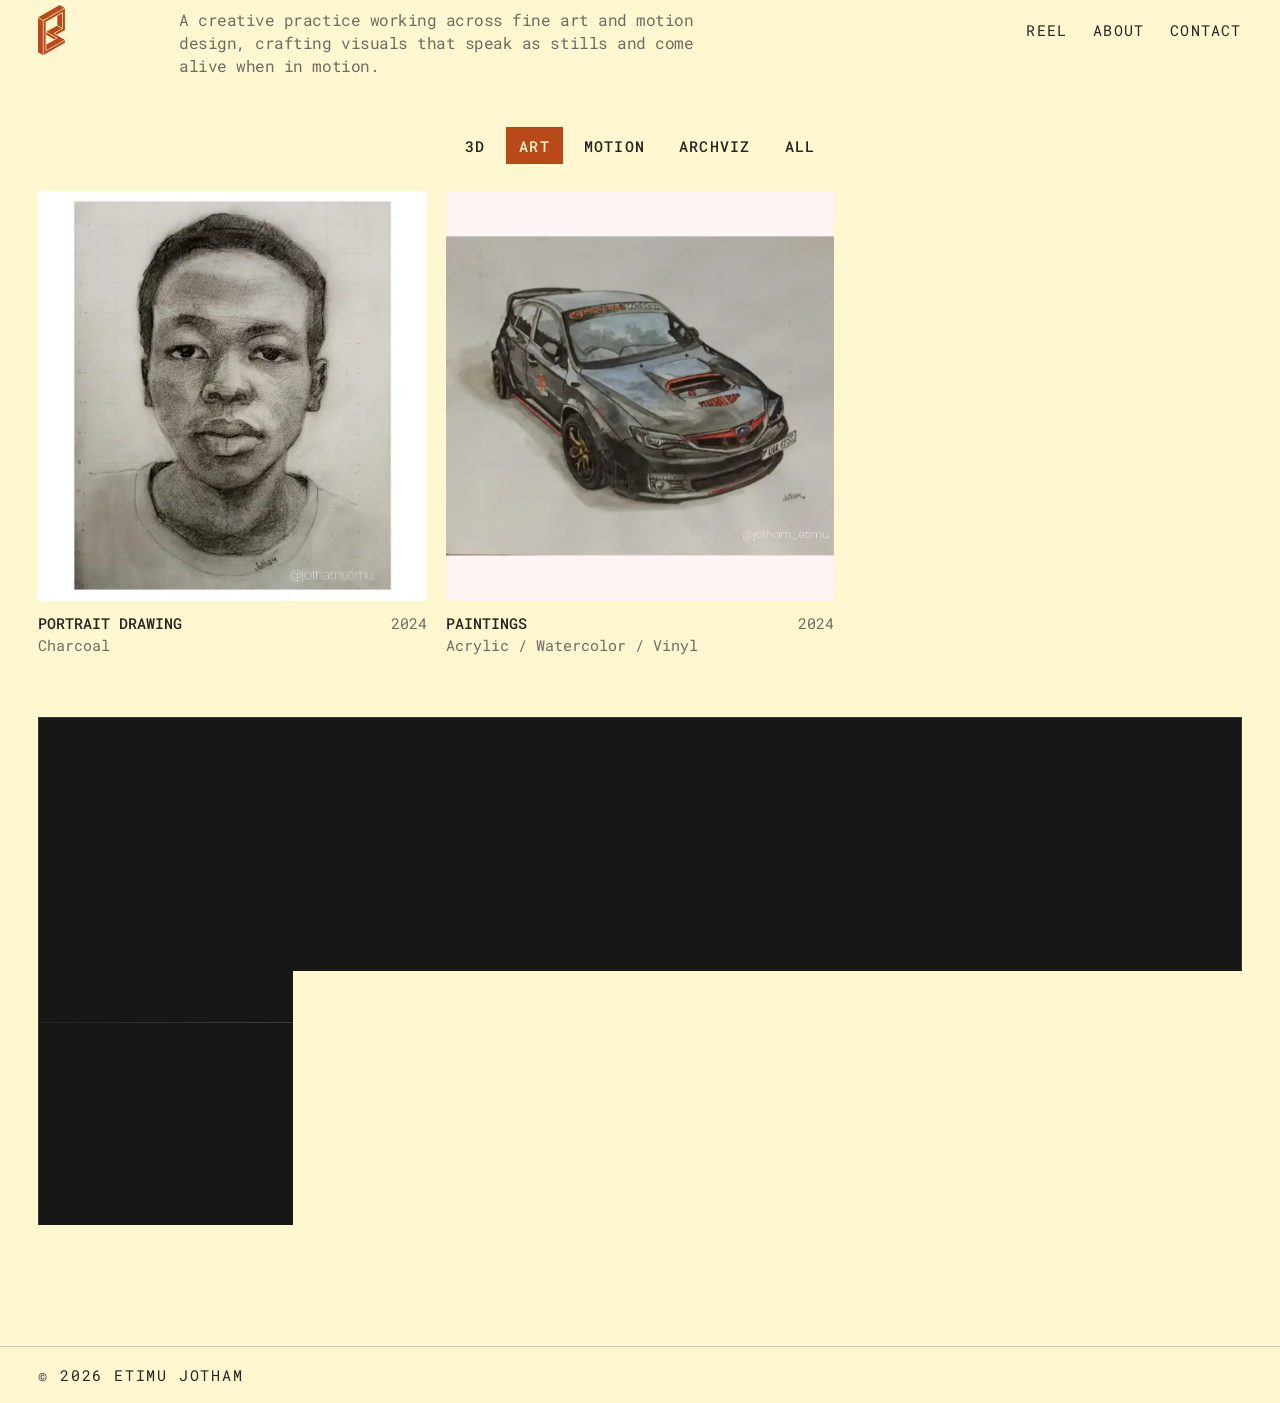
==== commit 8e69d005: "g" ====
--- a/index.html
+++ b/index.html
@@ -95,7 +95,7 @@
        ============================================================ -->
   <header class="site-header">
      <a class="wordmark" href="#top" aria-label="Etimu Jotham home">
-<svg xmlns="http://www.w3.org/2000/svg" id="a" width="60.22" height="111.87" viewBox="0 0 60.22 111.87" class="wordmark-logo" preserveAspectRatio="xMinYMid meet"><defs><style>.c{fill:#b94817;}</style></defs><polygon class="c" points="10.85 35.39 10.85 111.87 0 105.59 0 28.99 4.17 31.45 5.81 32.42 10.03 34.91 10.85 35.39"/><path class="c" d="M59.48,77.52l-40.96,23.65v-12.53l18.13-10.47,6.18-3.56c.22-.13.37-.37.37-.64s-.15-.51-.37-.64c-.19-.1-.39-.22-.6-.34-.37-.22-.76-.45-1.18-.69-.64-.36-1.31-.74-2.01-1.16-.24-.13-.48-.27-.72-.42-2.41-1.39-5.13-2.95-7.85-4.53-.58-.33-1.15-.66-1.73-1-.3-.16-.58-.33-.86-.49-.58-.33-1.15-.66-1.7-.98-2.25-1.3-4.37-2.52-6.17-3.56-.25-.16-.51-.3-.76-.45,2.46-1.42,6.81-3.92,11.16-6.45l12.04-6.93,10.85,6.26-17.4,10.04c-.22.13-.37.39-.37.66,0,.25.15.51.37.64l6.17,3.56,17.4,10.04Z"/><path class="c" d="M37.16,71.77c.89.52,1.74,1.01,2.53,1.46-.79-.46-1.64-.95-2.53-1.46Z"/><path class="c" d="M40.96,73.96l-4.68,2.7-17.76-10.25v-5.41c2.03,1.16,4.53,2.62,7.2,4.16.31.18.64.37.97.55,1,.6,2.03,1.18,3.05,1.77.83.48,1.65.95,2.47,1.43,1.71,1,3.4,1.97,4.95,2.86.89.51,1.74,1,2.53,1.46.43.25.86.49,1.27.73Z"/><path class="c" d="M55.55,52.58V16.96c0-.27-.15-.51-.37-.64-.24-.13-.52-.13-.74,0l-12.35,7.12s-.01.01-.03.01l-24.64,14.23c-.24.13-.37.39-.37.66v64.13c0,.27.13.51.37.64.22.13.51.13.74,0l42.08-24.29v5.41l-13.96,8.06c-12.56,7.24-29.32,16.93-33.93,19.58V35.19c.1-.06.21-.12.34-.19.01,0,.03,0,.04-.01.25-.15.55-.33.89-.52,1.73-1,4.48-2.59,7.84-4.51.64-.37,1.3-.74,1.97-1.13,1.33-.77,2.71-1.58,4.17-2.41.79-.46,1.59-.92,2.41-1.4,5.51-3.19,11.52-6.66,16.79-9.7l13.42-7.75v48.16l-17.78,10.27-4.68-2.7,17.4-10.06c.22-.13.37-.37.37-.64Z"/><path class="c" d="M43.19,24.51h0s10.86-6.26,10.86-6.26l-10.86,6.26ZM43.19,24.51h0s10.86-6.26,10.86-6.26l-10.86,6.26ZM43.19,24.51h0s10.86-6.26,10.86-6.26l-10.86,6.26ZM43.19,24.51h0s10.86-6.26,10.86-6.26l-10.86,6.26Z"/><path class="c" d="M59.48,6.26l-12.25,7.08-1.18.69c-.45.25-.91.52-1.37.79-2.38,1.37-4.89,2.82-7.41,4.26-1.48.86-2.95,1.71-4.41,2.55-5.44,3.16-10.68,6.18-14.68,8.48-.74.43-1.45.83-2.1,1.21-.21.13-.42.25-.63.37-.01,0-.03.01-.03.01-.82.46-1.53.88-2.15,1.24-.63.36-1.13.66-1.52.88-.13.07-.24.13-.34.19h-.04c-.25-.16-.6-.37-.98-.6l-1.34-.79-1.03-.61-1.67-.98-1.7-1-3.98-2.35L48.63,0l10.85,6.26Z"/><polygon class="c" points="54.06 18.25 54.06 51.28 43.19 45.03 43.19 24.51 54.06 18.25"/></svg>
+<svg id="a" xmlns="http://www.w3.org/2000/svg" width="217.69" height="404.27" viewBox="0 0 217.69 404.27" class="wordmark-logo" preserveAspectRatio="xMinYMid meet"><defs><style>.b{fill:#b94918;}</style></defs><polygon class="b" points="39.21 127.89 39.21 404.27 0 381.57 0 104.76 15.07 113.65 21 117.16 36.25 126.15 39.21 127.89"/><path class="b" d="M214.94,280.13l-148.02,85.46v-45.28l65.52-37.84,22.33-12.86c.8-.47,1.34-1.34,1.34-2.31s-.54-1.84-1.34-2.31c-.69-.36-1.41-.8-2.17-1.23-1.34-.8-2.75-1.63-4.26-2.49-2.31-1.3-4.73-2.67-7.26-4.19-.87-.47-1.73-.98-2.6-1.52-8.71-5.02-18.54-10.66-28.37-16.37-2.1-1.19-4.16-2.39-6.25-3.61-1.08-.58-2.1-1.19-3.11-1.77-2.1-1.19-4.16-2.39-6.14-3.54-8.13-4.7-15.79-9.11-22.3-12.86-.9-.58-1.84-1.08-2.75-1.63,8.89-5.13,24.61-14.17,40.33-23.31l43.51-25.04,39.21,22.62-62.88,36.28c-.8.47-1.34,1.41-1.34,2.39,0,.9.54,1.84,1.34,2.31l22.3,12.86,62.88,36.28.04-.04Z"/><path class="b" d="M134.29,259.36c3.22,1.88,6.29,3.65,9.14,5.28-2.85-1.66-5.93-3.43-9.14-5.28Z"/><path class="b" d="M148.02,267.27l-16.91,9.76-64.18-37.04v-19.55c7.34,4.19,16.37,9.47,26.02,15.03,1.12.65,2.31,1.34,3.51,1.99,3.61,2.17,7.34,4.26,11.02,6.4,3,1.73,5.96,3.43,8.93,5.17,6.18,3.61,12.29,7.12,17.89,10.34,3.22,1.84,6.29,3.61,9.14,5.28,1.55.9,3.11,1.77,4.59,2.64Z"/><path class="b" d="M200.74,190.01V61.29c0-.98-.54-1.84-1.34-2.31-.87-.47-1.88-.47-2.67,0l-44.63,25.73s-.04.04-.11.04l-89.04,51.42c-.87.47-1.34,1.41-1.34,2.39v231.75c0,.98.47,1.84,1.34,2.31.8.47,1.84.47,2.67,0l152.06-87.78v19.55l-50.45,29.13c-45.39,26.16-105.95,61.18-122.61,70.76V127.17c.36-.22.76-.43,1.23-.69.04,0,.11,0,.14-.04.9-.54,1.99-1.19,3.22-1.88,6.25-3.61,16.19-9.36,28.33-16.3,2.31-1.34,4.7-2.67,7.12-4.08,4.81-2.78,9.79-5.71,15.07-8.71,2.85-1.66,5.75-3.32,8.71-5.06,19.91-11.53,41.63-24.07,60.67-35.05l48.5-28.01v174.04l-64.25,37.11-16.91-9.76,62.88-36.35c.8-.47,1.34-1.34,1.34-2.31l.07-.07Z"/><path class="b" d="M156.08,88.57h0l39.24-22.62-39.24,22.62ZM156.08,88.57h0l39.24-22.62-39.24,22.62ZM156.08,88.57h0l39.24-22.62-39.24,22.62ZM156.08,88.57h0l39.24-22.62-39.24,22.62Z"/><path class="b" d="M214.94,22.62l-44.27,25.59-4.26,2.49c-1.63.9-3.29,1.88-4.95,2.85-8.6,4.95-17.67,10.19-26.78,15.39-5.35,3.11-10.66,6.18-15.94,9.21-19.66,11.42-38.59,22.33-53.05,30.64-2.67,1.55-5.24,3-7.59,4.37-.76.47-1.52.9-2.28,1.34-.04,0-.11.04-.11.04-2.96,1.66-5.53,3.18-7.77,4.48-2.28,1.3-4.08,2.39-5.49,3.18-.47.25-.87.47-1.23.69h-.14c-.9-.58-2.17-1.34-3.54-2.17l-4.84-2.85-3.72-2.2-6.03-3.54-6.14-3.61-14.38-8.49L175.73,0s39.21,22.62,39.21,22.62Z"/><polygon class="b" points="195.36 65.95 195.36 185.31 156.08 162.73 156.08 88.57 195.36 65.95"/></svg>
      </a>
 
 <nav aria-label="Primary navigation">
@@ -105,8 +105,8 @@
 </nav>
 
 <button class="menu-toggle" aria-expanded="false" aria-controls="mobile-nav" aria-label="Open navigation">
-     <svg class="menu-icon icon-open" width="38" height="38" viewBox="0 0 89 127" fill="#E0E0E0" xmlns="http://www.w3.org/2000/svg" stroke-width="3px" stroke-linecap="round" stroke-linejoin="round"><path d="M86.9899 78.8599V87.1299L22.0898 124.61V116.32L86.9899 78.8599Z" stroke="#0B0B0F" stroke-linejoin="round"/><path d="M86.9899 45.7599V54.0399L22.0898 91.4999V83.2399L86.9899 45.7599Z" stroke="#0B0B0F" stroke-linejoin="round"/><path d="M86.9899 12.6699V20.9399L22.0898 58.3999V50.1299L86.9899 12.6699Z" stroke="#0B0B0F" stroke-linejoin="round"/><path d="M86.9899 12.6699L22.0898 50.1299L9.76985 43.9799L2.08984 40.1299L66.9899 2.66992L86.9899 12.6699Z" stroke="#0B0B0F" stroke-linejoin="round"/><path d="M22.0898 50.1299V58.3999L2.08984 48.3999V40.1299L9.76985 43.9799L22.0898 50.1299Z" stroke="#0B0B0F" stroke-linejoin="round"/><path d="M86.9899 45.7599L22.0898 83.2399L9.76985 77.0699L2.08984 73.2399L66.9899 35.7599L86.9899 45.7599Z" stroke="#0B0B0F" stroke-linejoin="round"/><path d="M22.0898 83.2399V91.4999L2.08984 81.4999V73.2399L9.76985 77.0699L22.0898 83.2399Z" stroke="#0B0B0F" stroke-linejoin="round"/><path d="M86.9899 78.8599L22.0898 116.32L9.77985 110.17L2.08984 106.32L66.9899 68.8599L86.9899 78.8599Z" stroke="#0B0B0F" stroke-linejoin="round"/><path d="M22.0898 116.32V124.61L2.08984 114.61V106.32L9.77985 110.17L22.0898 116.32Z" stroke="#0B0B0F" stroke-linejoin="round"/></svg>
-     <svg class="menu-icon icon-close" width="38" height="38" viewBox="0 0 91 119" fill="#E0E0E0" xmlns="http://www.w3.org/2000/svg" stroke-width="3px" stroke-linecap="round" stroke-linejoin="round"><path d="M64.7844 59.2056L88.6744 72.8755L79.3844 88.8455L60.0544 77.6855L55.6644 75.1555L54.9944 76.3154L31.7744 116.335L22.4844 111.095L45.7244 70.9656L46.3744 69.8354L22.4844 56.3455L31.1644 41.4155L31.7744 40.3755L36.2644 42.9355L45.4044 48.1355L55.6644 53.9756L79.3844 12.8855L88.6744 18.1355L64.7844 59.2056Z" stroke="#0B0B0F" stroke-linejoin="round"/><path d="M46.3744 69.8354L45.7244 70.9656L22.4844 111.095L12.0444 105.875L2.48438 101.095L26.3744 59.8354L46.3744 69.8354Z" stroke="#0B0B0F" stroke-linejoin="round"/><path d="M31.7744 116.335L11.7744 106.335L2.48438 101.095L12.0444 105.875L22.4844 111.095L31.7744 116.335Z" stroke="#0B0B0F" stroke-linejoin="round"/><path d="M46.3744 69.8354L26.3744 59.8354L2.48438 46.3455L22.4844 56.3455L46.3744 69.8354Z" stroke="#0B0B0F" stroke-linejoin="round"/><path d="M79.3847 12.8855L55.6646 53.9756L45.4046 48.1355L36.2646 42.9355L59.3846 2.8855L79.3847 12.8855Z" stroke="#0B0B0F" stroke-linejoin="round"/><path d="M31.7744 40.3755L31.1644 41.4155L22.4844 56.3455L2.48438 46.3455L11.7744 30.3755L31.7744 40.3755Z" stroke="#0B0B0F" stroke-linejoin="round"/><path d="M79.3842 88.8455L59.3841 78.8455L54.9941 76.3154L55.6641 75.1555L60.0541 77.6855L79.3842 88.8455Z" stroke="#0B0B0F" stroke-linejoin="round"/></svg>
+     <svg id="a" xmlns="http://www.w3.org/2000/svg" width="50" height="50" viewBox="0 0 212.69 394.96" class="menu-icon icon-open"><defs><style>.b{fill:#b94918;}</style></defs><polygon class="b" points="210.19 22.25 41.04 119.92 2.5 97.66 171.65 0 210.19 22.25"/><path class="b" d="M0,101.99h0s28.91,16.7,28.91,16.7L0,101.99ZM85.83,99.83L212.69,26.59h0s-126.86,73.24-126.86,73.24Z"/><polygon class="b" points="212.69 26.58 212.69 45.95 43.54 143.6 43.54 124.25 85.83 99.83 212.69 26.58"/><polygon class="b" points="38.54 124.25 38.54 143.6 0 121.35 0 101.99 28.91 118.69 38.54 124.25"/><polygon class="b" points="210.19 147.93 41.04 245.6 2.5 223.34 171.65 125.68 210.19 147.93"/><path class="b" d="M0,227.67h0s28.91,16.7,28.91,16.7L0,227.67ZM85.83,225.51l126.86-73.24h0s-126.86,73.24-126.86,73.24Z"/><polygon class="b" points="212.69 152.26 212.69 171.63 43.54 269.28 43.54 249.93 85.83 225.51 212.69 152.26"/><polygon class="b" points="28.91 244.37 38.54 249.93 38.54 269.28 0 247.03 0 227.67 28.91 244.37"/><polygon class="b" points="210.19 273.61 41.04 371.28 2.5 349.02 171.65 251.36 210.19 273.61"/><path class="b" d="M0,353.35h0s28.91,16.7,28.91,16.7L0,353.35ZM85.83,351.19l126.86-73.24h0s-126.86,73.24-126.86,73.24Z"/><polygon class="b" points="212.69 277.94 212.69 297.31 43.54 394.96 43.54 375.61 85.83 351.19 212.69 277.94"/><polygon class="b" points="28.91 370.05 38.54 375.61 38.54 394.96 0 372.71 0 353.35 28.91 370.05"/></svg>
+     <svg id="a" xmlns="http://www.w3.org/2000/svg" width="50" height="50" viewBox="0 0 210.86 294.79" class="menu-icon icon-close"><defs><style>.b{fill:#b94918;}</style></defs><polygon class="b" points="123.78 186.01 60.98 294.79 43.54 284.72 106.35 175.94 123.78 186.01"/><rect class="b" x="-11.8" y="193.87" width="125.61" height="45.28" transform="translate(-162 152.42) rotate(-60)"/><polygon class="b" points="193.38 25.21 210.79 35.29 148.05 143.97 130.62 133.91 193.38 25.21"/><polygon class="b" points="149.87 0 189.05 22.7 126.29 131.41 87.08 108.77 149.87 0"/><polygon class="b" points="58.48 98.03 39.21 131.41 0 108.77 19.27 75.4 58.47 98.03 58.48 98.03"/><polygon class="b" points="210.86 186.01 191.56 219.36 128.45 182.93 121.65 179 106.69 170.37 106.69 170.36 106.68 170.36 63.14 145.22 43.54 133.91 62.8 100.53 82.42 111.85 125.96 136.99 147.72 149.55 210.86 186.01"/></svg>
     </button>
   </header>
 
@@ -156,6 +156,7 @@
         <article class="work-card work-wide reveal" data-index="0" data-category="3d" 
 data-title="CHAAPA LEAGUE TROPHY" data-type="3D / Blender" data-year="2025"
 data-gallery="
+images/chaapa-trophy/chaapa-render-001.webp,
 images/chaapa-trophy/chaapa-render-003.webp,
 images/chaapa-trophy/chaapa-render-004.webp,
 images/chaapa-trophy/chaapa-render-005.webp,
@@ -167,7 +168,7 @@
           <button class="card-button" type="button" aria-label="Open Chaapa League Trophy project" 
           aria-label="Open Chaapa League Trophy project">
             <div class="media-box">
-              <img src="images/chaapa-trophy/chaapa-render-001.webp" alt="chaapa — 3D render">
+              <video src="images/chaapa-trophy/chaapa-tayari-thumb.mp4" muted loop autoplay playsinline></video>
               <!-- <video src="/video/placeholder-environment.mp4" muted loop autoplay playsinline></video> -->
             </div>
             <div class="work-info"><h2>CHAAPA LEAGUE TROPHY</h2><p>3D / Modelling / Lighting / Rendering</p><span>2025</span></div>
@@ -186,7 +187,7 @@
               <!-- No video added yet, so this shows a placeholder image.
                    Once you have a clip, delete the <img> line below and
                    uncomment the <video> line, pointing it at your file. -->
-              <img src="images/uctv/uctv-001.webp" alt="Uctv — motion graphics">
+              <video src="images/uctv/uctv-news-thumb.mp4" muted loop autoplay playsinline></video>
               <!-- <video src="/video/motion-01.mp4" muted loop autoplay playsinline></video> -->
             </div>
             <div class="work-info"><h2>UCTV IDENTS</h2><p>Motion Graphics</p><span>2026</span></div>
@@ -200,7 +201,7 @@
         "> <!--GALLERY IMAGES FOR POPUP-->
           <button class="card-button" type="button" aria-label="Open lubowa karting project">
             <div class="media-box">
-              <img src="images/lubowa-karting/lubowa-001.webp" alt="lubowa karting — 3D">
+              <video src="images/lubowa-karting/karting-thumb.mp4" muted loop autoplay playsinline></video>
             </div>
             <div class="work-info"><h2>LUBOWA KARTING</h2><p>3d Animations</p><span>2026</span></div>
           </button>
@@ -255,7 +256,7 @@
         "> <!--GALLERY IMAGES FOR POPUP-->
           <button class="card-button" type="button" aria-label="Open Health Center project">
             <div class="media-box">
-              <img src="images/health-center/health-centre-001.webp" alt="Health Center — architectural visualization">
+              <video src="images/health-center/health-aerial-thumb.mp4" muted loop autoplay playsinline></video>
             </div>
             <div class="work-info"><h2>HEALTH CENTER</h2><p>Architectural Visualization / Blender</p><span>2025</span></div>
           </button>
@@ -302,7 +303,7 @@
 <dialog id="project-dialog" class="project-dialog" aria-labelledby="dialog-title">
   <div class="dialog-anim">
     <button class="dialog-close" type="button" aria-label="Close project">
-    <svg class="modal-nav-icon" width="48" height="48" viewBox="0 0 91 119" fill="#E0E0E0" xmlns="http://www.w3.org/2000/svg" stroke-width="3px" stroke-linecap="round" stroke-linejoin="round"><path d="M64.7844 59.2056L88.6744 72.8755L79.3844 88.8455L60.0544 77.6855L55.6644 75.1555L54.9944 76.3154L31.7744 116.335L22.4844 111.095L45.7244 70.9656L46.3744 69.8354L22.4844 56.3455L31.1644 41.4155L31.7744 40.3755L36.2644 42.9355L45.4044 48.1355L55.6644 53.9756L79.3844 12.8855L88.6744 18.1355L64.7844 59.2056Z" stroke="#0B0B0F" stroke-linejoin="round"/><path d="M46.3744 69.8354L45.7244 70.9656L22.4844 111.095L12.0444 105.875L2.48438 101.095L26.3744 59.8354L46.3744 69.8354Z" stroke="#0B0B0F" stroke-linejoin="round"/><path d="M31.7744 116.335L11.7744 106.335L2.48438 101.095L12.0444 105.875L22.4844 111.095L31.7744 116.335Z" stroke="#0B0B0F" stroke-linejoin="round"/><path d="M46.3744 69.8354L26.3744 59.8354L2.48438 46.3455L22.4844 56.3455L46.3744 69.8354Z" stroke="#0B0B0F" stroke-linejoin="round"/><path d="M79.3847 12.8855L55.6646 53.9756L45.4046 48.1355L36.2646 42.9355L59.3846 2.8855L79.3847 12.8855Z" stroke="#0B0B0F" stroke-linejoin="round"/><path d="M31.7744 40.3755L31.1644 41.4155L22.4844 56.3455L2.48438 46.3455L11.7744 30.3755L31.7744 40.3755Z" stroke="#0B0B0F" stroke-linejoin="round"/><path d="M79.3842 88.8455L59.3841 78.8455L54.9941 76.3154L55.6641 75.1555L60.0541 77.6855L79.3842 88.8455Z" stroke="#0B0B0F" stroke-linejoin="round"/></svg>
+    <svg id="a" xmlns="http://www.w3.org/2000/svg" width="50" height="50" viewBox="0 0 210.86 294.79" class="modal-nav-icon"><defs><style>.b{fill:#b94918;}</style></defs><polygon class="b" points="123.78 186.01 60.98 294.79 43.54 284.72 106.35 175.94 123.78 186.01"></polygon><rect class="b" x="-11.8" y="193.87" width="125.61" height="45.28" transform="translate(-162 152.42) rotate(-60)"></rect><polygon class="b" points="193.38 25.21 210.79 35.29 148.05 143.97 130.62 133.91 193.38 25.21"></polygon><polygon class="b" points="149.87 0 189.05 22.7 126.29 131.41 87.08 108.77 149.87 0"></polygon><polygon class="b" points="58.48 98.03 39.21 131.41 0 108.77 19.27 75.4 58.47 98.03 58.48 98.03"></polygon><polygon class="b" points="210.86 186.01 191.56 219.36 128.45 182.93 121.65 179 106.69 170.37 106.69 170.36 106.68 170.36 63.14 145.22 43.54 133.91 62.8 100.53 82.42 111.85 125.96 136.99 147.72 149.55 210.86 186.01"></polygon></svg>
     </button>
     <div class="dialog-media" id="dialog-media"><div class="dialog-placeholder">PROJECT MEDIA</div></div>
     <div class="dialog-body">
@@ -314,7 +315,7 @@
 
 
         <button id="dialog-prev" class="modal-nav modal-prev" type="button">
-<svg class="modal-nav-icon"width="48" height="48" viewBox="0 0 79 115" fill="#E0E0E0" xmlns="http://www.w3.org/2000/svg" stroke-width="3px" stroke-linecap="round" stroke-linejoin="round"><path d="M43.1099 75.8701L76.3098 94.8L66.2098 112.22L46.8198 101.17L22.9199 87.54L32.3999 71.17L66.2098 12.8501L76.3098 18.6101L43.1099 75.8701Z" stroke="#0B0B0F" stroke-linejoin="round"/><path d="M66.2098 12.8501L32.3999 71.17L22.9199 87.54L2.91992 77.54L46.2098 2.8501L66.2098 12.8501Z" stroke="#0B0B0F" stroke-linejoin="round"/><path d="M66.2098 112.22L46.2098 102.22L2.91992 77.54L22.9199 87.54L46.8198 101.17L66.2098 112.22Z" stroke="#0B0B0F" stroke-linejoin="round"/></svg>
+<svg class="modal-nav-icon" id="a" xmlns="http://www.w3.org/2000/svg" width="50" height="50" viewBox="0 0 178.42 294.8"><defs><style>.b{fill:#b94918;}</style></defs><polygon class="b" points="178.42 260.82 158.79 294.8 43.41 228.19 160.52 25.08 178.07 35.21 80.33 204.75 178.42 260.82"/><polygon class="b" points="117.1 0 156.19 22.58 39.08 225.69 0 203.13 117.1 0"/></svg>
   <span class="modal-nav-text">
    <span class="modal-nav-label">PREV</span>
     <small></small>
@@ -326,7 +327,7 @@
     <span class="modal-nav-label">NEXT</span>
     <small></small>
   </span>
-<svg class="modal-nav-icon" width="48" height="48" viewBox="0 0 78 114" fill="#E0E0E0" xmlns="http://www.w3.org/2000/svg" stroke-width="3px" stroke-linecap="round" stroke-linejoin="round"><path d="M32.1508 12.01L31.5408 13.0601L22.0508 29.4301L2.05078 19.4301L12.1508 2.01001L32.1508 12.01Z" stroke="#0B0B0F" stroke-linejoin="round"/><path d="M75.4608 36.6901L32.1508 111.38L22.0508 105.62L55.2508 48.36L45.9608 43.0701L22.0508 29.4301L31.5408 13.0601L32.1508 12.01L75.4608 36.6901Z" stroke="#0B0B0F" stroke-linejoin="round"/><path d="M32.1508 111.38L12.1508 101.38L2.05078 95.6201L12.4708 100.83L22.0508 105.62L32.1508 111.38Z" stroke="#0B0B0F" stroke-linejoin="round"/><path d="M55.2508 48.3599L22.0508 105.62L12.4708 100.83L2.05078 95.6199L35.2508 38.3599L45.6708 43.5699L55.2508 48.3599Z" stroke="#0B0B0F" stroke-linejoin="round"/><path d="M55.2508 48.3601L45.6708 43.5702L35.2508 38.3601L2.05078 19.4302L22.0508 29.4302L45.9608 43.0702L55.2508 48.3601Z" stroke="#0B0B0F" stroke-linejoin="round"/></svg>
+    <svg class="modal-nav-icon" id="a" xmlns="http://www.w3.org/2000/svg" width="50" height="50" viewBox="0 0 178.21 294.81"><defs><style>.b{fill:#b94918;}</style></defs><polygon class="b" points="134.66 116.9 39.21 282.24 0 259.6 95.46 94.26 134.66 116.9"/><polygon class="b" points="19.28 0 58.48 22.64 39.21 56.01 .1 33.43 19.28 0"/><polygon class="b" points="178.21 91.76 60.98 294.81 43.54 284.74 141.49 115.07 93.63 87.43 43.54 58.51 62.81 25.14 178.21 91.76"/></svg>  </button>
 </button>
     </div>
     </div>
@@ -335,16 +336,15 @@
 
 <dialog id="dialog-lightbox" class="dialog-lightbox" aria-label="Full image view">
   <button class="lightbox-close" type="button" aria-label="Close full image">
-    <svg class="modal-nav-icon" width="48" height="48" viewBox="0 0 91 119" fill="#E0E0E0" xmlns="http://www.w3.org/2000/svg" stroke-width="3px" stroke-linecap="round" stroke-linejoin="round"><path d="M64.7844 59.2056L88.6744 72.8755L79.3844 88.8455L60.0544 77.6855L55.6644 75.1555L54.9944 76.3154L31.7744 116.335L22.4844 111.095L45.7244 70.9656L46.3744 69.8354L22.4844 56.3455L31.1644 41.4155L31.7744 40.3755L36.2644 42.9355L45.4044 48.1355L55.6644 53.9756L79.3844 12.8855L88.6744 18.1355L64.7844 59.2056Z" stroke="#0B0B0F" stroke-linejoin="round"/><path d="M46.3744 69.8354L45.7244 70.9656L22.4844 111.095L12.0444 105.875L2.48438 101.095L26.3744 59.8354L46.3744 69.8354Z" stroke="#0B0B0F" stroke-linejoin="round"/><path d="M31.7744 116.335L11.7744 106.335L2.48438 101.095L12.0444 105.875L22.4844 111.095L31.7744 116.335Z" stroke="#0B0B0F" stroke-linejoin="round"/><path d="M46.3744 69.8354L26.3744 59.8354L2.48438 46.3455L22.4844 56.3455L46.3744 69.8354Z" stroke="#0B0B0F" stroke-linejoin="round"/><path d="M79.3847 12.8855L55.6646 53.9756L45.4046 48.1355L36.2646 42.9355L59.3846 2.8855L79.3847 12.8855Z" stroke="#0B0B0F" stroke-linejoin="round"/><path d="M31.7744 40.3755L31.1644 41.4155L22.4844 56.3455L2.48438 46.3455L11.7744 30.3755L31.7744 40.3755Z" stroke="#0B0B0F" stroke-linejoin="round"/><path d="M79.3842 88.8455L59.3841 78.8455L54.9941 76.3154L55.6641 75.1555L60.0541 77.6855L79.3842 88.8455Z" stroke="#0B0B0F" stroke-linejoin="round"/></svg>
+    <svg id="a" xmlns="http://www.w3.org/2000/svg" width="50" height="50" viewBox="0 0 210.86 294.79" class="modal-nav-icon"><defs><style>.b{fill:#b94918;}</style></defs><polygon class="b" points="123.78 186.01 60.98 294.79 43.54 284.72 106.35 175.94 123.78 186.01"></polygon><rect class="b" x="-11.8" y="193.87" width="125.61" height="45.28" transform="translate(-162 152.42) rotate(-60)"></rect><polygon class="b" points="193.38 25.21 210.79 35.29 148.05 143.97 130.62 133.91 193.38 25.21"></polygon><polygon class="b" points="149.87 0 189.05 22.7 126.29 131.41 87.08 108.77 149.87 0"></polygon><polygon class="b" points="58.48 98.03 39.21 131.41 0 108.77 19.27 75.4 58.47 98.03 58.48 98.03"></polygon><polygon class="b" points="210.86 186.01 191.56 219.36 128.45 182.93 121.65 179 106.69 170.37 106.69 170.36 106.68 170.36 63.14 145.22 43.54 133.91 62.8 100.53 82.42 111.85 125.96 136.99 147.72 149.55 210.86 186.01"></polygon></svg>
   </button>
   <button class="lightbox-nav lightbox-prev" type="button" aria-label="Previous image">
-<svg class="modal-nav-icon" width="48" height="48" viewBox="0 0 79 115" fill="#E0E0E0" xmlns="http://www.w3.org/2000/svg" stroke-width="3px" stroke-linecap="round" stroke-linejoin="round"><path d="M43.1099 75.8701L76.3098 94.8L66.2098 112.22L46.8198 101.17L22.9199 87.54L32.3999 71.17L66.2098 12.8501L76.3098 18.6101L43.1099 75.8701Z" stroke="#0B0B0F" stroke-linejoin="round"/><path d="M66.2098 12.8501L32.3999 71.17L22.9199 87.54L2.91992 77.54L46.2098 2.8501L66.2098 12.8501Z" stroke="#0B0B0F" stroke-linejoin="round"/><path d="M66.2098 112.22L46.2098 102.22L2.91992 77.54L22.9199 87.54L46.8198 101.17L66.2098 112.22Z" stroke="#0B0B0F" stroke-linejoin="round"/></svg>
+    <svg class="modal-nav-icon" id="a" xmlns="http://www.w3.org/2000/svg" width="50" height="50" viewBox="0 0 178.42 294.8"><defs><style>.b{fill:#2b2a2a;}</style></defs><polygon class="b" points="178.42 260.82 158.79 294.8 43.41 228.19 160.52 25.08 178.07 35.21 80.33 204.75 178.42 260.82"/><polygon class="b" points="117.1 0 156.19 22.58 39.08 225.69 0 203.13 117.1 0"/></svg>
   </button>
   <img id="lightbox-image" src="" alt="">
   <video id="lightbox-video" src="" controls playsinline></video>
   <button class="lightbox-nav lightbox-next" type="button" aria-label="Next image">
-    <svg class="modal-nav-icon" width="48" height="48" viewBox="0 0 78 114" fill="#E0E0E0" xmlns="http://www.w3.org/2000/svg" stroke-width="3px" stroke-linecap="round" stroke-linejoin="round"><path d="M32.1508 12.01L31.5408 13.0601L22.0508 29.4301L2.05078 19.4301L12.1508 2.01001L32.1508 12.01Z" stroke="#0B0B0F" stroke-linejoin="round"/><path d="M75.4608 36.6901L32.1508 111.38L22.0508 105.62L55.2508 48.36L45.9608 43.0701L22.0508 29.4301L31.5408 13.0601L32.1508 12.01L75.4608 36.6901Z" stroke="#0B0B0F" stroke-linejoin="round"/><path d="M32.1508 111.38L12.1508 101.38L2.05078 95.6201L12.4708 100.83L22.0508 105.62L32.1508 111.38Z" stroke="#0B0B0F" stroke-linejoin="round"/><path d="M55.2508 48.3599L22.0508 105.62L12.4708 100.83L2.05078 95.6199L35.2508 38.3599L45.6708 43.5699L55.2508 48.3599Z" stroke="#0B0B0F" stroke-linejoin="round"/><path d="M55.2508 48.3601L45.6708 43.5702L35.2508 38.3601L2.05078 19.4302L22.0508 29.4302L45.9608 43.0702L55.2508 48.3601Z" stroke="#0B0B0F" stroke-linejoin="round"/></svg>
-  </button>
+    <svg class="modal-nav-icon" id="a" xmlns="http://www.w3.org/2000/svg" width="50" height="50" viewBox="0 0 178.21 294.81"><defs><style>.b{fill:#2b2a2a;}</style></defs><polygon class="b" points="134.66 116.9 39.21 282.24 0 259.6 95.46 94.26 134.66 116.9"/><polygon class="b" points="19.28 0 58.48 22.64 39.21 56.01 .1 33.43 19.28 0"/><polygon class="b" points="178.21 91.76 60.98 294.81 43.54 284.74 141.49 115.07 93.63 87.43 43.54 58.51 62.81 25.14 178.21 91.76"/></svg>  </button>
 </dialog>
 
 <dialog id="about-dialog" class="project-dialog info-dialog" aria-labelledby="about-title">
--- a/styles.css
+++ b/styles.css
@@ -32,11 +32,11 @@
 
 :root {
   /* --- Colours --- */
-  --paper: #fff7d0;           /* lighter background (popups) */
+  --Bbrown: #b94918;
   --ink: #29241f;             /* main text colour */
   --muted: #6e6b62;           /* secondary/grey text */
   --line: #c9c5bb;            /* thin border lines */
-  --dark: #2b2a2a;            /* dark section background */
+  --Bblack: #2b2a2a;            /* dark section background */
   --bg: #fff7d0;              /* main page background */
 
   /* --- Fonts ---
@@ -84,7 +84,7 @@
 
 body::selection {
   background: var(--ink);
-  color: var(--paper);
+  color: var(--bg);
 }
 
 a {
@@ -158,7 +158,7 @@
 }
 
 .wordmark { display: inline-flex; align-items: center; }
-.wordmark-logo { height: 45px; width: 195px; display: block;}
+.wordmark-logo { height: 50px; width: 195px; display: block;}
 .wordmark-logo .d {
   fill: #dfdddd;
   stroke: #1f1f1f;
@@ -206,12 +206,12 @@
 .hero-statement {
    position: relative;
   z-index: 21;                    /* keeps text above the header's blur */
-  max-width: 640px;
+  max-width: 545px;
   margin: 0;
   font-size: 16px;
   line-height: 1.45;
   letter-spacing: -.03em;
-  color: var(--ink);
+  color: var(--muted);
 }
 
 .hero-meta {
@@ -364,6 +364,7 @@
   justify-content: center;
   gap: 8px;
   padding: 7px;
+  font-weight: 500;
 }
 
 .filter {
@@ -391,8 +392,8 @@
 }
 
 .filter.is-active {
-  background: var(--ink);
-  color: var(--paper);
+  background: var(--Bbrown);
+  color: var(--bg);
 }
 
 /* --- Project cards --- */
@@ -428,8 +429,8 @@
 
 /* the image/video box for each project card */
 .media-box {
-  position: relative;
-  background: #d5d1c7;
+
+  position: relative;  
   overflow: hidden;
   isolation: isolate;
   height: 410px;
@@ -705,7 +706,7 @@
   max-width: 1080px;
   border: 1px solid rgba(17, 17, 15, .16);
   padding: 0;
-  background: var(--paper);
+  background: var(--bg);
   color: var(--ink);
   box-shadow: 0 24px 80px rgba(0, 0, 0, .28);
   opacity: 0;
@@ -959,7 +960,7 @@
 .modal-nav-label { font-family: var(--font-mono); font-size: 15px; letter-spacing: .1em; }
 .modal-nav small { color: var(--muted); font-size: 15px; margin: 0; }
 
-.modal-nav-icon { flex-shrink: 0; color: var(--ink); transition: transform var(--fast) var(--ease); }
+.modal-nav-icon { flex-shrink: 0; transition: transform var(--fast) var(--ease); }
 .modal-prev:hover .modal-nav-icon { transform: translateX(-3px); }
 .modal-next:hover .modal-nav-icon { transform: translateX(3px); }/* --- Modal navigation buttons (prev/next) --- */
 
@@ -1020,7 +1021,7 @@
 
 @media (max-width: 900px) {
   .site-header nav { display: none; }
-.menu-toggle { display: inline-flex; position: relative; width: 44px; height: 44px; border: 0; background: none; appearance: none; -webkit-appearance: none; color: var(--ink); font-size: 20px; line-height: 1; cursor: pointer; display: grid; place-items: center; transition: transform var(--fast) var(--ease); }
+.menu-toggle { display: grid; position: relative; width: 44px; height: 44px; border: 0; background: none; appearance: none; -webkit-appearance: none; color: var(--ink); font-size: 20px; line-height: 1; cursor: pointer; display: grid; place-items: center; transition: transform var(--fast) var(--ease); }
 .menu-icon { position: absolute; inset: 0; transition: opacity var(--fast) ease, transform var(--fast) var(--ease); }
 .icon-close { opacity: 0; transform: rotate(-90deg) scale(.7); }
 .menu-toggle[aria-expanded="true"] .icon-open { opacity: 0; transform: rotate(90deg) scale(.7); }
@@ -1043,6 +1044,7 @@
     line-height: 1.3;
     letter-spacing: -.02em;
     z-index: 0;
+    color: var(--muted);
   }
 
   .hero-visual { min-height: 54vh; }
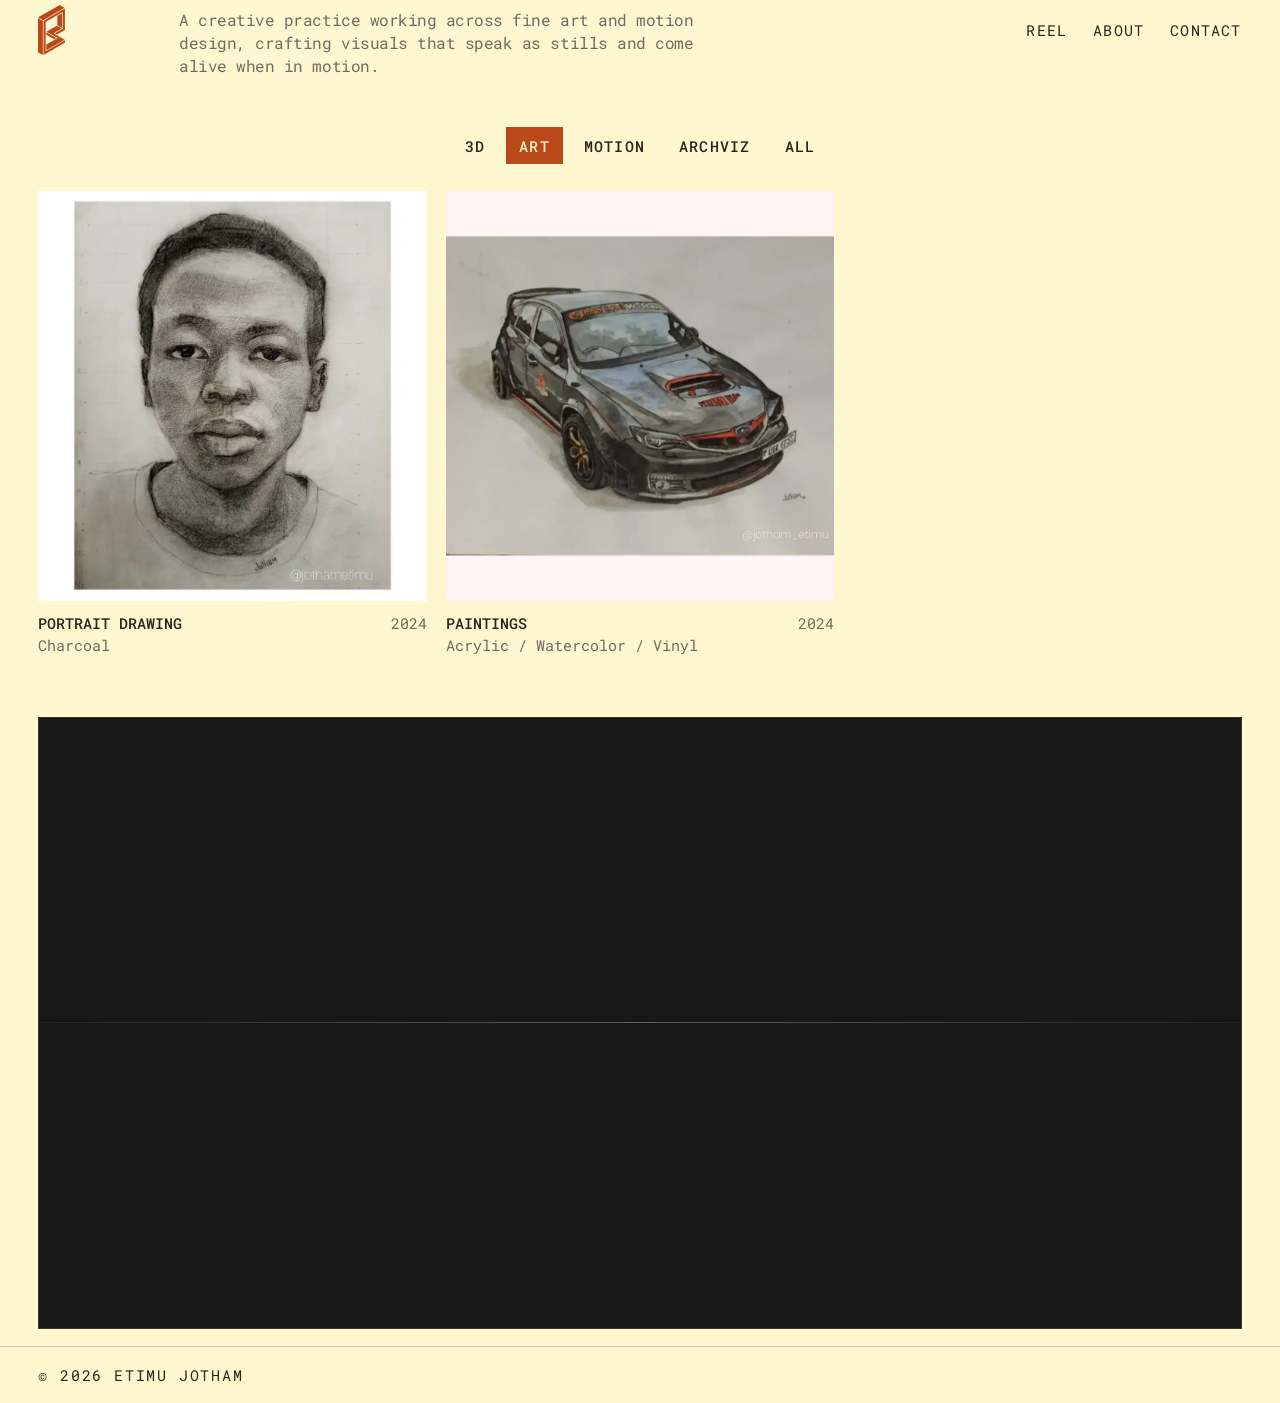
==== commit 93acff15: "c" ====
--- a/index.html
+++ b/index.html
@@ -305,10 +305,8 @@
     <button class="dialog-close" type="button" aria-label="Close project">
     <svg id="a" xmlns="http://www.w3.org/2000/svg" width="50" height="50" viewBox="0 0 210.86 294.79" class="modal-nav-icon"><defs><style>.b{fill:#b94918;}</style></defs><polygon class="b" points="123.78 186.01 60.98 294.79 43.54 284.72 106.35 175.94 123.78 186.01"></polygon><rect class="b" x="-11.8" y="193.87" width="125.61" height="45.28" transform="translate(-162 152.42) rotate(-60)"></rect><polygon class="b" points="193.38 25.21 210.79 35.29 148.05 143.97 130.62 133.91 193.38 25.21"></polygon><polygon class="b" points="149.87 0 189.05 22.7 126.29 131.41 87.08 108.77 149.87 0"></polygon><polygon class="b" points="58.48 98.03 39.21 131.41 0 108.77 19.27 75.4 58.47 98.03 58.48 98.03"></polygon><polygon class="b" points="210.86 186.01 191.56 219.36 128.45 182.93 121.65 179 106.69 170.37 106.69 170.36 106.68 170.36 63.14 145.22 43.54 133.91 62.8 100.53 82.42 111.85 125.96 136.99 147.72 149.55 210.86 186.01"></polygon></svg>
     </button>
-    <div class="dialog-media" id="dialog-media"><div class="dialog-placeholder">PROJECT MEDIA</div></div>
     <div class="dialog-body">
-      <div class="dialog-meta"><span id="dialog-type">3D / Blender</span><span id="dialog-year">2026</span></div>
-      <h2 id="dialog-title">Project title</h2>
+      <h2 class id="dialog-title">Project title</h2>
       <p id="dialog-description">Project description goes here.</p>
       <div class="dialog-gallery" id="dialog-gallery"></div>
       <div class="dialog-controls" aria-label="Project navigation">
--- a/styles.css
+++ b/styles.css
@@ -830,7 +830,7 @@
 }
 
 .dialog-body h2 {
-  font-size: clamp(42px, 6vw, 78px);
+  font-size: 36px;
   line-height: .9;
   margin: 0 0 10px;
   letter-spacing: -.055em;
